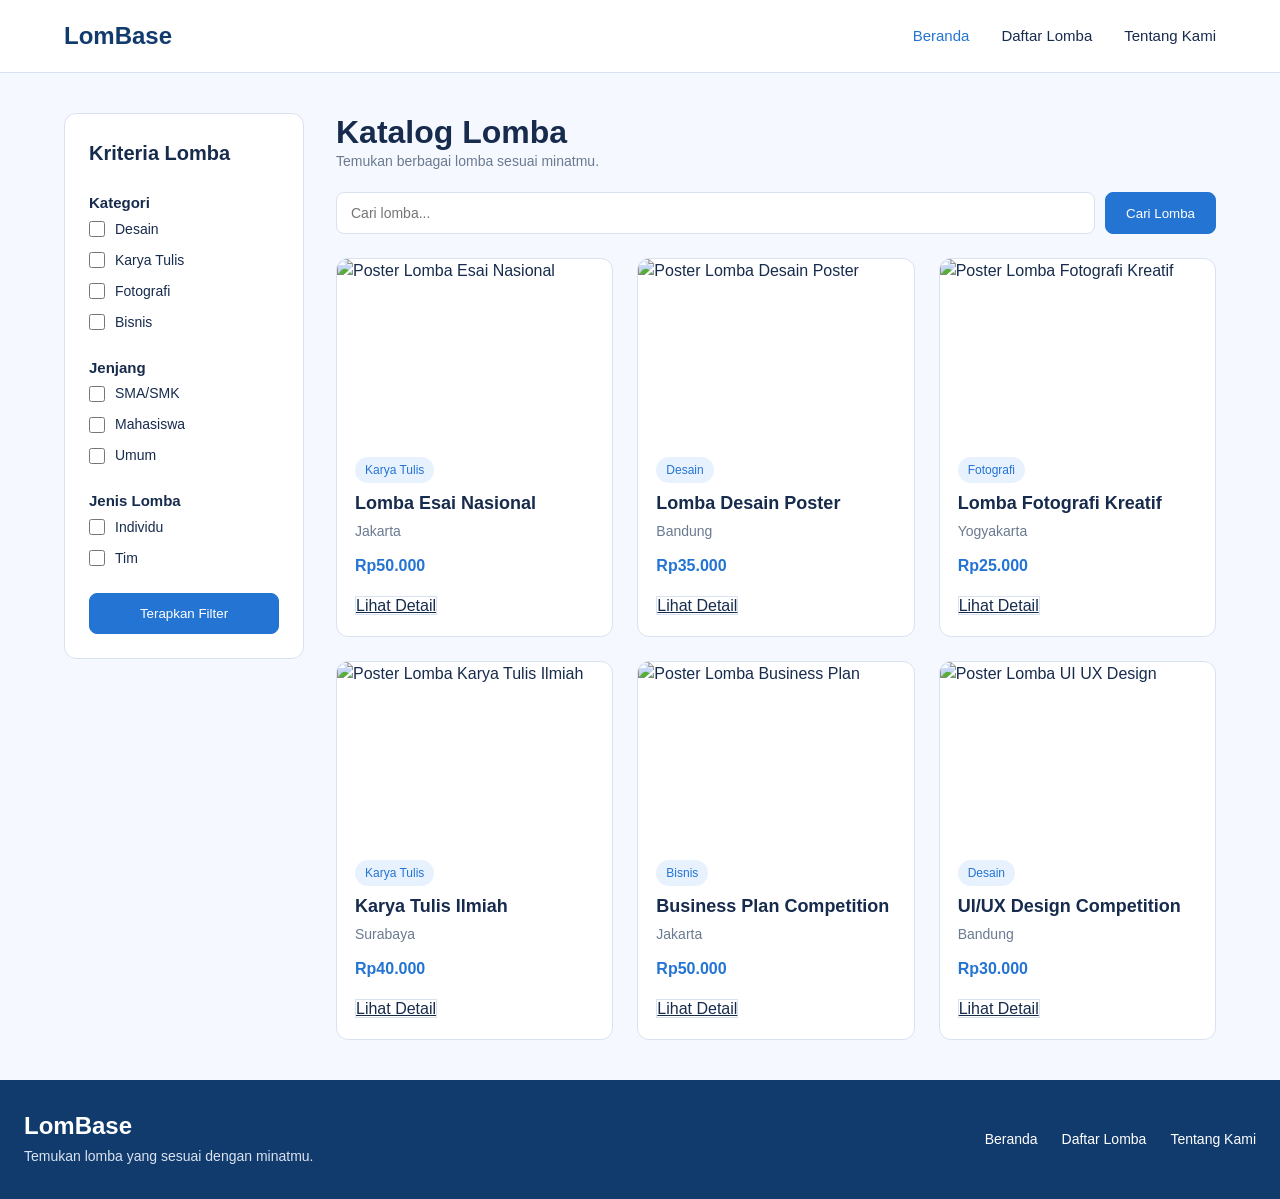
==== index.html @ 15d199b3 "first commit" ====
<!DOCTYPE html>
<html lang="id">
<head>
    <meta charset="UTF-8">
    <meta name="viewport" content="width=device-width, initial-scale=1.0">
    <title>Lombase - Temukan dan ikuti berbagai lomba pilihanmu</title>
    <link rel="stylesheet" href="style.css">
</head>

<body>
    <header class="header">
        <nav class="navbar">

            <div class="navbar__logo">
                <a href="#">LomBase</a>
            </div>

            <ul class="navbar__menu">
                <li>
                    <a href="#" class="navbar__link navbar__link--active">
                        Beranda
                    </a>
                </li>

                <li>
                    <a href="#" class="navbar__link">
                        Daftar Lomba
                    </a>
                </li>

                <li>
                    <a href="#" class="navbar__link">
                        Tentang Kami
                    </a>
                </li>
            </ul>

        </nav>
    </header>

    <main class="main">
        <!-- Filterbox -->
        <aside class="filter-box">

            <details class="filter-box__dropdown">

                <summary class="filter-box__title">
                    Kriteria Lomba
                </summary>

                <form class="filter-box__form">

                    <!-- Kategori -->
                    <fieldset class="filter-box__group">

                        <legend>Kategori</legend>

                        <label class="filter-box__option">
                            <input
                                type="checkbox"
                                name="kategori"
                                value="desain"
                            >
                            <span>Desain</span>
                        </label>

                        <label class="filter-box__option">
                            <input
                                type="checkbox"
                                name="kategori"
                                value="karya-tulis"
                            >
                            <span>Karya Tulis</span>
                        </label>

                        <label class="filter-box__option">
                            <input
                                type="checkbox"
                                name="kategori"
                                value="fotografi"
                            >
                            <span>Fotografi</span>
                        </label>

                        <label class="filter-box__option">
                            <input
                                type="checkbox"
                                name="kategori"
                                value="bisnis"
                            >
                            <span>Bisnis</span>
                        </label>

                    </fieldset>


                    <!-- Jenjang -->
                    <fieldset class="filter-box__group">

                        <legend>Jenjang</legend>

                        <label class="filter-box__option">
                            <input
                                type="checkbox"
                                name="jenjang"
                                value="sma"
                            >
                            <span>SMA/SMK</span>
                        </label>

                        <label class="filter-box__option">
                            <input
                                type="checkbox"
                                name="jenjang"
                                value="mahasiswa"
                            >
                            <span>Mahasiswa</span>
                        </label>

                        <label class="filter-box__option">
                            <input
                                type="checkbox"
                                name="jenjang"
                                value="umum"
                            >
                            <span>Umum</span>
                        </label>

                    </fieldset>


                    <!-- Jenis Lomba -->
                    <fieldset class="filter-box__group">

                        <legend>Jenis Lomba</legend>

                        <label class="filter-box__option">
                            <input
                                type="checkbox"
                                name="jenis"
                                value="individu"
                            >
                            <span>Individu</span>
                        </label>

                        <label class="filter-box__option">
                            <input
                                type="checkbox"
                                name="jenis"
                                value="tim"
                            >
                            <span>Tim</span>
                        </label>

                    </fieldset>


                    <button
                        type="submit"
                        class="btn filter-box__button"
                    >
                        Terapkan Filter
                    </button>

                </form>

            </details>

        </aside>

        <!-- Kataloglomba -->
        <section class="lomba-catalog">

            <div class="lomba-catalog__header">

                <div>
                    <h1>Katalog Lomba</h1>

                    <p class="muted">
                        Temukan berbagai lomba sesuai minatmu.
                    </p>
                </div>

                <div class="search">
                    <input
                        type="search"
                        class="search__input"
                        placeholder="Cari lomba..."
                        aria-label="Cari lomba"
                    >

                    <button type="button" class="btn">
                        Cari Lomba
                    </button>
                </div>

            </div>

            <!-- GRID CARD -->
            <div class="lomba-catalog__grid">

                <!-- CARD 1 -->
                <article class="lomba-card">
                    <img
                        src="img/lomba-1.jpg"
                        alt="Poster Lomba Esai Nasional"
                        class="lomba-card__image"
                    >
                    <div class="lomba-card__content">
                        <span class="tag">
                            Karya Tulis
                        </span>
                        <h2 class="lomba-card__title">
                            Lomba Esai Nasional
                        </h2>
                        <p class="muted">
                            Jakarta
                        </p>
                        <p class="harga">
                            Rp50.000
                        </p>
                        <a href="#" class="btn-outline lomba-card__button">
                            Lihat Detail
                        </a>
                    </div>

                </article>


                <!-- CARD 2 -->
                <article class="lomba-card">

                    <img
                        src="img/lomba-2.jpg"
                        alt="Poster Lomba Desain Poster"
                        class="lomba-card__image"
                    >

                    <div class="lomba-card__content">

                        <span class="tag">
                            Desain
                        </span>

                        <h2 class="lomba-card__title">
                            Lomba Desain Poster
                        </h2>

                        <p class="muted">
                            Bandung
                        </p>

                        <p class="harga">
                            Rp35.000
                        </p>

                        <a
                            href="#"
                            class="btn-outline lomba-card__button"
                        >
                            Lihat Detail
                        </a>

                    </div>

                </article>


                <!-- CARD 3 -->

                <article class="lomba-card">

                    <img
                        src="img/lomba-3.jpg"
                        alt="Poster Lomba Fotografi Kreatif"
                        class="lomba-card__image"
                    >

                    <div class="lomba-card__content">

                        <span class="tag">
                            Fotografi
                        </span>

                        <h2 class="lomba-card__title">
                            Lomba Fotografi Kreatif
                        </h2>

                        <p class="muted">
                            Yogyakarta
                        </p>

                        <p class="harga">
                            Rp25.000
                        </p>

                        <a
                            href="#"
                            class="btn-outline lomba-card__button"
                        >
                            Lihat Detail
                        </a>

                    </div>

                </article>


                <!-- CARD 4 -->

                <article class="lomba-card">

                    <img
                        src="img/lomba-4.jpg"
                        alt="Poster Lomba Karya Tulis Ilmiah"
                        class="lomba-card__image"
                    >

                    <div class="lomba-card__content">

                        <span class="tag">
                            Karya Tulis
                        </span>

                        <h2 class="lomba-card__title">
                            Karya Tulis Ilmiah
                        </h2>

                        <p class="muted">
                            Surabaya
                        </p>

                        <p class="harga">
                            Rp40.000
                        </p>

                        <a
                            href="#"
                            class="btn-outline lomba-card__button"
                        >
                            Lihat Detail
                        </a>

                    </div>

                </article>


                <!-- CARD 5 -->

                <article class="lomba-card">

                    <img
                        src="img/lomba-5.jpg"
                        alt="Poster Lomba Business Plan"
                        class="lomba-card__image"
                    >

                    <div class="lomba-card__content">

                        <span class="tag">
                            Bisnis
                        </span>

                        <h2 class="lomba-card__title">
                            Business Plan Competition
                        </h2>

                        <p class="muted">
                            Jakarta
                        </p>

                        <p class="harga">
                            Rp50.000
                        </p>

                        <a
                            href="#"
                            class="btn-outline lomba-card__button"
                        >
                            Lihat Detail
                        </a>

                    </div>

                </article>


                <!-- CARD 6 -->

                <article class="lomba-card">

                    <img
                        src="img/lomba-6.jpg"
                        alt="Poster Lomba UI UX Design"
                        class="lomba-card__image"
                    >

                    <div class="lomba-card__content">

                        <span class="tag">
                            Desain
                        </span>

                        <h2 class="lomba-card__title">
                            UI/UX Design Competition
                        </h2>

                        <p class="muted">
                            Bandung
                        </p>

                        <p class="harga">
                            Rp30.000
                        </p>

                        <a
                            href="#"
                            class="btn-outline lomba-card__button"
                        >
                            Lihat Detail
                        </a>

                    </div>

                </article>

            </div>

        </section>

    </main>


    <!-- =========================
         FOOTER
    ========================== -->

    <footer class="footer">

        <div class="footer__product">
            <h2>LomBase</h2>

            <p>
                Temukan lomba yang sesuai dengan minatmu.
            </p>
        </div>

        <nav class="footer__links">

            <a href="#">Beranda</a>
            <a href="#">Daftar Lomba</a>
            <a href="#">Tentang Kami</a>

        </nav>

    </footer>


    <!-- =========================
         RESPONSIVE FILTER SCRIPT
    ========================== -->

    <script>
        const filterDropdown =
            document.querySelector(".filter-box__dropdown");

        function setFilterMode() {
            if (window.innerWidth <= 767) {
                // Mobile: dropdown tertutup
                filterDropdown.removeAttribute("open");
            } else {
                // Tablet & desktop: filter selalu terbuka
                filterDropdown.setAttribute("open", "");
            }
        }

        setFilterMode();

        window.addEventListener("resize", setFilterMode);
    </script>

</body>
</html>
---- style.css ----
/* =========================
   COLOR
========================= */

:root {
    --bg: #F5F8FF;
    --surface: #FFFFFF;
    --text: #172B4D;
    --muted: #6B7A90;
    --accent: #2474D4;
    --dark: #123B6D;
    --border: #D9E2F0;
}


/* =========================
   RESET
========================= */

* {
    box-sizing: border-box;
    margin: 0;
    padding: 0;
}


/* =========================
   BODY
========================= */

body {
    background-color: var(--bg);
    color: var(--text);

    font-family: "Inter", Arial, sans-serif;
    font-size: 16px;
    line-height: 1.5;
    font-weight: 400;
}


/* =========================
   TYPOGRAPHY
========================= */

h1 {
    font-size: 32px;
    font-weight: 700;
    line-height: 1.2;
}

h2 {
    font-size: 24px;
    font-weight: 700;
    line-height: 1.2;
}

h3 {
    font-size: 16px;
    font-weight: 500;
}

p {
    font-size: 16px;
}

.muted {
    font-size: 14px;
    color: var(--muted);
}

.tag {
    font-size: 12px;
}


/* =========================
   NAVBAR
========================= */

.header {
    background-color: var(--surface);
    border-bottom: 1px solid var(--border);
}

.navbar {
    max-width: 1200px;
    margin: 0 auto;

    padding: 18px 24px;

    display: flex;
    align-items: center;
    justify-content: space-between;
}

.navbar__logo a {
    color: var(--dark);

    font-size: 24px;
    font-weight: 700;

    text-decoration: none;
}

.navbar__menu {
    display: flex;
    align-items: center;
    gap: 32px;

    list-style: none;
}

.navbar__link {
    color: var(--text);

    font-size: 15px;
    text-decoration: none;
}

.navbar__link:hover,
.navbar__link--active {
    color: var(--accent);
}


/* =========================
   MAIN
========================= */

.main {
    max-width: 1200px;
    margin: 0 auto;

    padding: 40px 24px;

    display: grid;
    grid-template-columns: 240px 1fr;
    gap: 32px;

    align-items: start;
}


/* =========================
   FILTER BOX
========================= */

.filter-box {
    background-color: var(--surface);

    border: 1px solid var(--border);
    border-radius: 12px;

    padding: 24px;
}

.filter-box__dropdown summary {
    list-style: none;
    cursor: pointer;
}

.filter-box__dropdown summary::-webkit-details-marker {
    display: none;
}

.filter-box__title {
    font-size: 20px;
    font-weight: 700;
}

.filter-box__form {
    margin-top: 24px;

    display: flex;
    flex-direction: column;
    gap: 24px;
}

.filter-box__group {
    border: none;

    display: flex;
    flex-direction: column;
    gap: 10px;
}

.filter-box__group legend {
    margin-bottom: 4px;

    font-size: 15px;
    font-weight: 600;
}

.filter-box__option {
    display: flex;
    align-items: center;
    gap: 10px;

    font-size: 14px;
    cursor: pointer;
}

.filter-box__option input {
    width: 16px;
    height: 16px;

    accent-color: var(--accent);
}

.filter-box__button {
    width: 100%;
}


/* =========================
   BUTTON
========================= */

.btn {
    display: inline-block;

    background-color: var(--accent);
    color: var(--surface);

    padding: 12px 20px;

    border: 1px solid var(--accent);
    border-radius: 8px;

    font-family: inherit;
    font-weight: 500;

    text-decoration: none;
    cursor: pointer;
}

.btn:hover {
    background-color: var(--dark);
    border-color: var(--dark);
}

.btn-outline {
    background-color: var(--surface);
    border: 1px solid var(--border);
    color: var(--text);
}

.btn-outline:hover {
    color: var(--accent);
    border-color: var(--accent);
}


/* =========================
   SEARCH
========================= */

.search {
    display: flex;
    gap: 10px;

    margin-top: 20px;
}

.search__input {
    flex: 1;

    min-width: 0;

    padding: 12px 14px;

    background-color: var(--surface);
    color: var(--text);

    border: 1px solid var(--border);
    border-radius: 8px;

    font-family: inherit;
    font-size: 14px;

    outline: none;
}

.search__input:focus {
    border-color: var(--accent);
}


/* =========================
   KATALOG
========================= */

.lomba-catalog__header {
    margin-bottom: 24px;
}

.lomba-catalog__title {
    margin-bottom: 6px;
}


/* =========================
   CARD GRID
========================= */

.lomba-catalog__grid {
    display: grid;

    grid-template-columns: repeat(3, 1fr);

    gap: 24px;
}


/* =========================
   CARD
========================= */

.lomba-card {
    background-color: var(--surface);

    border: 1px solid var(--border);
    border-radius: 12px;

    overflow: hidden;
}

.lomba-card__image {
    display: block;

    width: 100%;
    height: 180px;

    object-fit: cover;
}

.lomba-card__content {
    padding: 18px;
}

.lomba-card .tag {
    display: inline-block;

    margin-bottom: 10px;
    padding: 4px 10px;

    background-color: #E8F2FF;
    color: var(--accent);

    border-radius: 20px;

    font-weight: 500;
}

.lomba-card__title {
    margin-bottom: 6px;

    font-size: 18px;
}

.lomba-card__location {
    color: var(--muted);
}

.harga {
    margin: 12px 0 16px;

    color: var(--accent);

    font-size: 16px;
    font-weight: 700;
}

.lomba-card__button {
    width: 100%;

    text-align: center;
}


/* =========================
   FOOTER
========================= */

.footer {
    background-color: var(--dark);
    color: var(--surface);

    padding: 32px 24px;

    display: flex;
    align-items: center;
    justify-content: space-between;
}

.footer__product h2 {
    margin-bottom: 6px;
}

.footer__product p {
    color: #D9E2F0;
    font-size: 14px;
}

.footer__links {
    display: flex;
    gap: 24px;
}

.footer__links a {
    color: var(--surface);

    font-size: 14px;
    text-decoration: none;
}

.footer__links a:hover {
    color: #D9E2F0;
}


/* =================================================
   RESPONSIVE
================================================= */


/* =========================
   390px / MOBILE
========================= */

@media (max-width: 767px) {

    .navbar {
        padding: 16px;
    }

    .navbar__menu {
        gap: 18px;
        flex-wrap: wrap;
    }

    .navbar__link {
        font-size: 14px;
    }


    /* Main berubah menjadi satu kolom */

    .main {
        grid-template-columns: 1fr;

        padding: 24px 16px;

        gap: 24px;
    }


    /* Filter menjadi dropdown */

    .filter-box {
        padding: 16px 20px;
    }

    .filter-box__title {
        display: flex;
        align-items: center;
        justify-content: space-between;

        font-size: 16px;
    }

    .filter-box__title::after {
        content: "⌄";

        color: var(--muted);
        font-size: 18px;
    }

    .filter-box__dropdown[open]
    .filter-box__title::after {
        content: "⌃";
    }


    /* Search */

    .search {
        flex-direction: column;
    }

    .search .btn {
        width: 100%;
    }


    /* Card satu kolom */

    .lomba-catalog__grid {
        grid-template-columns: 1fr;
    }


    /* Footer */

    .footer {
        flex-direction: column;
        align-items: flex-start;

        gap: 24px;
    }

    .footer__links {
        flex-wrap: wrap;
        gap: 16px;
    }
}


/* =========================
   768px / TABLET
========================= */

@media (min-width: 768px) and (max-width: 1199px) {

    .navbar {
        padding: 18px 32px;
    }

    .main {
        grid-template-columns: 210px 1fr;

        padding: 32px;

        gap: 24px;
    }

    .filter-box {
        padding: 20px;
    }

    .lomba-catalog__grid {
        grid-template-columns: repeat(2, 1fr);
    }
}


/* =========================
   1440px / DESKTOP
========================= */

@media (min-width: 1200px) {

    .navbar {
        max-width: 1200px;
    }

    .main {
        max-width: 1200px;

        grid-template-columns: 240px 1fr;

        gap: 32px;
    }

    .lomba-catalog__grid {
        grid-template-columns: repeat(3, 1fr);
    }
}
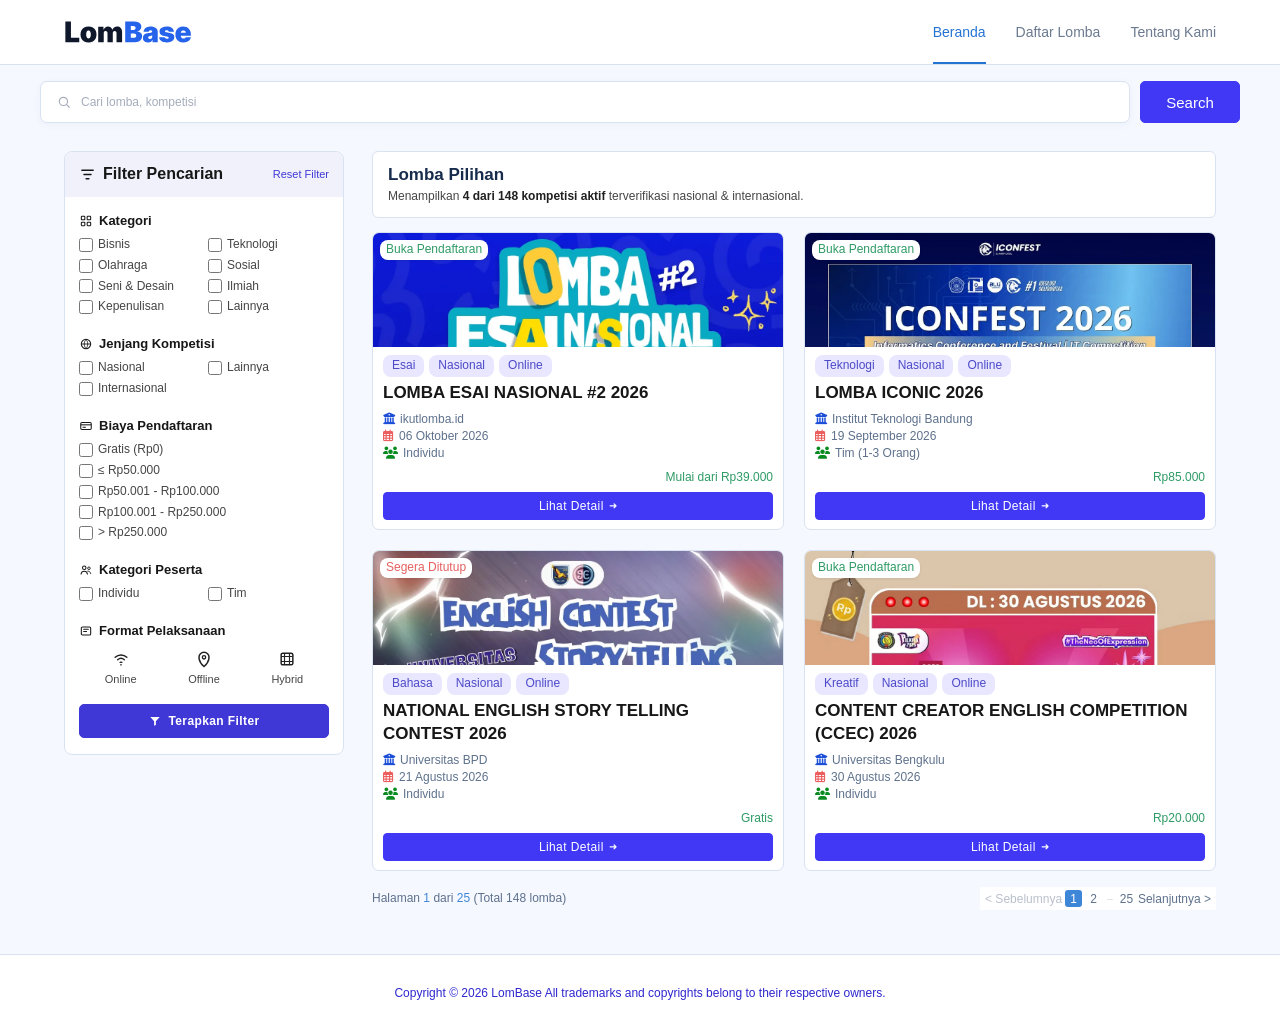
==== commit 09b32500: "add detail" ====
--- a/index.html
+++ b/index.html
@@ -1,484 +1,959 @@
 <!DOCTYPE html>
 <html lang="id">
+
 <head>
     <meta charset="UTF-8">
     <meta name="viewport" content="width=device-width, initial-scale=1.0">
-    <title>Lombase - Temukan dan ikuti berbagai lomba pilihanmu</title>
+    <title>LomBase - Temukan dan ikuti berbagai lomba pilihanmu</title>
     <link rel="stylesheet" href="style.css">
+    <link rel="stylesheet" href="https://cdnjs.cloudflare.com/ajax/libs/font-awesome/6.5.2/css/all.min.css"
+>
 </head>
 
 <body>
+
+    <!-- ==============================
+         HEADER
+    =============================== -->
+
     <header class="header">
-        <nav class="navbar">
-
-            <div class="navbar__logo">
-                <a href="#">LomBase</a>
-            </div>
-
+
+        <nav class="navbar navbar--index">
+
+            <!-- LOGO -->
+            <a href="index.html" class="navbar__logo">
+                <img
+                    src="assets/Logo-LomBase.svg"
+                    alt="Logo LomBase"
+                >
+            </a>
+
+
+            <!-- MENU -->
             <ul class="navbar__menu">
+
                 <li>
-                    <a href="#" class="navbar__link navbar__link--active">
+                    <a
+                        href="index.html"
+                        class="navbar__link navbar__link--active"
+                    >
                         Beranda
                     </a>
                 </li>
 
                 <li>
-                    <a href="#" class="navbar__link">
+                    <a
+                        href="#katalog"
+                        class="navbar__link"
+                    >
                         Daftar Lomba
                     </a>
                 </li>
 
                 <li>
-                    <a href="#" class="navbar__link">
+                    <a
+                        href="#tentang"
+                        class="navbar__link"
+                    >
                         Tentang Kami
                     </a>
                 </li>
+
             </ul>
 
         </nav>
+
     </header>
 
-    <main class="main">
-        <!-- Filterbox -->
-        <aside class="filter-box">
-
-            <details class="filter-box__dropdown">
-
-                <summary class="filter-box__title">
-                    Kriteria Lomba
-                </summary>
-
-                <form class="filter-box__form">
-
-                    <!-- Kategori -->
-                    <fieldset class="filter-box__group">
-
-                        <legend>Kategori</legend>
-
-                        <label class="filter-box__option">
-                            <input
-                                type="checkbox"
-                                name="kategori"
-                                value="desain"
-                            >
-                            <span>Desain</span>
-                        </label>
-
-                        <label class="filter-box__option">
-                            <input
-                                type="checkbox"
-                                name="kategori"
-                                value="karya-tulis"
-                            >
-                            <span>Karya Tulis</span>
-                        </label>
-
-                        <label class="filter-box__option">
-                            <input
-                                type="checkbox"
-                                name="kategori"
-                                value="fotografi"
-                            >
-                            <span>Fotografi</span>
-                        </label>
-
-                        <label class="filter-box__option">
-                            <input
-                                type="checkbox"
-                                name="kategori"
-                                value="bisnis"
-                            >
-                            <span>Bisnis</span>
-                        </label>
-
-                    </fieldset>
-
-
-                    <!-- Jenjang -->
-                    <fieldset class="filter-box__group">
-
-                        <legend>Jenjang</legend>
-
-                        <label class="filter-box__option">
-                            <input
-                                type="checkbox"
-                                name="jenjang"
-                                value="sma"
-                            >
-                            <span>SMA/SMK</span>
-                        </label>
-
-                        <label class="filter-box__option">
-                            <input
-                                type="checkbox"
-                                name="jenjang"
-                                value="mahasiswa"
-                            >
-                            <span>Mahasiswa</span>
-                        </label>
-
-                        <label class="filter-box__option">
-                            <input
-                                type="checkbox"
-                                name="jenjang"
-                                value="umum"
-                            >
-                            <span>Umum</span>
-                        </label>
-
-                    </fieldset>
-
-
-                    <!-- Jenis Lomba -->
-                    <fieldset class="filter-box__group">
-
-                        <legend>Jenis Lomba</legend>
-
-                        <label class="filter-box__option">
-                            <input
-                                type="checkbox"
-                                name="jenis"
-                                value="individu"
-                            >
-                            <span>Individu</span>
-                        </label>
-
-                        <label class="filter-box__option">
-                            <input
-                                type="checkbox"
-                                name="jenis"
-                                value="tim"
-                            >
-                            <span>Tim</span>
-                        </label>
-
-                    </fieldset>
-
-
-                    <button
-                        type="submit"
-                        class="btn filter-box__button"
-                    >
-                        Terapkan Filter
-                    </button>
-
-                </form>
-
-            </details>
-
-        </aside>
-
-        <!-- Kataloglomba -->
-        <section class="lomba-catalog">
-
-            <div class="lomba-catalog__header">
-
-                <div>
-                    <h1>Katalog Lomba</h1>
-
-                    <p class="muted">
-                        Temukan berbagai lomba sesuai minatmu.
-                    </p>
-                </div>
-
-                <div class="search">
+
+
+    <!-- ==============================
+         MAIN
+    =============================== -->
+
+    <main class="main-page">
+
+        <section class="search-section">
+            <form class="search-bar">
+
+                <div class="search-bar__input">
+
+                    <span class="search-bar__icon" aria-hidden="true">
+                        <svg
+                            viewBox="0 0 24 24"
+                            width="18"
+                            height="18"
+                            fill="none"
+                            stroke="currentColor"
+                            stroke-width="2"
+                            stroke-linecap="round"
+                            stroke-linejoin="round"
+                        >
+                            <circle cx="11" cy="11" r="7"></circle>
+                            <line x1="16.5" y1="16.5" x2="21" y2="21"></line>
+                        </svg>
+                    </span>
+
                     <input
                         type="search"
-                        class="search__input"
-                        placeholder="Cari lomba..."
-                        aria-label="Cari lomba"
+                        placeholder="Cari lomba, kompetisi"
+                        aria-label="Cari lomba, kompetisi"
                     >
 
-                    <button type="button" class="btn">
-                        Cari Lomba
+                </div>
+
+                <button type="submit" class="btn">
+                    Search
+                </button>
+
+            </form>
+        </section>
+
+        <!-- ==============================
+             KATALOG LOMBA
+        =============================== -->
+
+        <section
+            class="catalog"
+            id="katalog"
+        >
+
+            <!-- ==============================
+                 DESKTOP LAYOUT
+            =============================== -->
+
+            <div class="catalog__layout">
+
+
+                <!-- ==============================
+                     FILTER BOX
+                =============================== -->
+
+                <aside class="filter-box">
+
+                    <!-- tombol mobile -->
+                    <button
+                        type="button"
+                        class="mobile-filter__button"
+                        id="filterToggle"
+                        aria-expanded="false"
+                    >
+                        <span class="mobile-filter__icon">
+                            <svg viewBox="0 0 24 24" fill="none">
+                                    <path d="M4 6h16M7 12h10M10 18h4"
+                                        stroke="currentColor"
+                                        stroke-width="2"
+                                        stroke-linecap="round"/>
+                            </svg>
+                        </span>
+                        <span class="mobile-filter__title">
+                            Filter Pencarian
+                        </span>
+                        <span class="mobile-filter__arrow">▼</span>
                     </button>
-                </div>
+
+                    <!-- HEADER FILTER -->
+                    <div class="filter-box__header">
+
+                        <h2>
+                            <span class="filter-box__header-icon" aria-hidden="true">
+                                <svg viewBox="0 0 24 24" fill="none">
+                                    <path d="M4 6h16M7 12h10M10 18h4"
+                                        stroke="currentColor"
+                                        stroke-width="2"
+                                        stroke-linecap="round"/>
+                                </svg>
+                            </span>
+                            Filter Pencarian
+                        </h2>
+
+                        <button
+                            type="button"
+                            class="filter-box__reset"
+                        >
+                            Reset Filter
+                        </button>
+
+                    </div>
+
+
+                    <!-- KATEGORI -->
+                    <div class="filter-group">
+
+                        <h3>
+                            <span class="filter-group__icon" aria-hidden="true">
+                                <svg viewBox="0 0 24 24" fill="none">
+                                    <rect x="4" y="4" width="6" height="6" rx="1"
+                                        stroke="currentColor" stroke-width="1.8"/>
+                                    <rect x="14" y="4" width="6" height="6" rx="1"
+                                        stroke="currentColor" stroke-width="1.8"/>
+                                    <rect x="4" y="14" width="6" height="6" rx="1"
+                                        stroke="currentColor" stroke-width="1.8"/>
+                                    <rect x="14" y="14" width="6" height="6" rx="1"
+                                        stroke="currentColor" stroke-width="1.8"/>
+                                </svg>
+                            </span>
+                            Kategori
+                        </h3>
+
+                        <div class="filter-options filter-options--two-column">
+
+                            <label class="filter-checkbox">
+                                <input type="checkbox" name="kategori" value="bisnis">
+                                <span>Bisnis</span>
+                            </label>
+
+                            <label class="filter-checkbox">
+                                <input type="checkbox" name="kategori" value="teknologi">
+                                <span>Teknologi</span>
+                            </label>
+
+                            <label class="filter-checkbox">
+                                <input type="checkbox" name="kategori" value="olahraga">
+                                <span>Olahraga</span>
+                            </label>
+
+                            <label class="filter-checkbox">
+                                <input type="checkbox" name="kategori" value="sosial">
+                                <span>Sosial</span>
+                            </label>
+
+                            <label class="filter-checkbox">
+                                <input type="checkbox" name="kategori" value="seni-desain">
+                                <span>Seni &amp; Desain</span>
+                            </label>
+
+                            <label class="filter-checkbox">
+                                <input type="checkbox" name="kategori" value="ilmiah">
+                                <span>Ilmiah</span>
+                            </label>
+
+                            <label class="filter-checkbox">
+                                <input type="checkbox" name="kategori" value="kepenulisan">
+                                <span>Kepenulisan</span>
+                            </label>
+
+                            <label class="filter-checkbox">
+                                <input type="checkbox" name="kategori" value="lainnya">
+                                <span>Lainnya</span>
+                            </label>
+
+                        </div>
+
+                    </div>
+
+
+                    <!-- JENJANG KOMPETISI -->
+                    <div class="filter-group">
+
+                        <h3>
+                            <span class="filter-group__icon" aria-hidden="true">
+                                <svg viewBox="0 0 24 24" fill="none">
+                                    <circle cx="12" cy="12" r="8"
+                                            stroke="currentColor" stroke-width="1.8"/>
+                                    <path d="M4 12h16M12 4c2 2.2 3 5 3 8s-1 5.8-3 8
+                                            M12 4c-2 2.2-3 5-3 8s1 5.8 3 8"
+                                        stroke="currentColor"
+                                        stroke-width="1.5"
+                                        stroke-linecap="round"/>
+                                </svg>
+                            </span>
+                            Jenjang Kompetisi
+                        </h3>
+
+                        <div class="filter-options filter-options--two-column">
+
+                            <label class="filter-checkbox">
+                                <input type="checkbox" name="tingkat" value="nasional">
+                                <span>Nasional</span>
+                            </label>
+
+                            <label class="filter-checkbox">
+                                <input type="checkbox" name="tingkat" value="lainnya">
+                                <span>Lainnya</span>
+                            </label>
+
+                            <label class="filter-checkbox">
+                                <input type="checkbox" name="tingkat" value="internasional">
+                                <span>Internasional</span>
+                            </label>
+
+                        </div>
+
+                    </div>
+
+
+                    <!-- BIAYA PENDAFTARAN -->
+                    <div class="filter-group">
+
+                        <h3>
+                            <span class="filter-group__icon" aria-hidden="true">
+                                <svg viewBox="0 0 24 24" fill="none">
+                                    <rect x="3" y="6" width="18" height="12" rx="2"
+                                        stroke="currentColor" stroke-width="1.8"/>
+                                    <path d="M3 10h18"
+                                        stroke="currentColor"
+                                        stroke-width="1.8"/>
+                                    <path d="M7 14h4"
+                                        stroke="currentColor"
+                                        stroke-width="1.8"
+                                        stroke-linecap="round"/>
+                                </svg>
+                            </span>
+                            Biaya Pendaftaran
+                        </h3>
+
+                        <div class="filter-options">
+
+                            <label class="filter-checkbox">
+                                <input type="checkbox" name="biaya" value="gratis">
+                                <span>Gratis (Rp0)</span>
+                            </label>
+
+                            <label class="filter-checkbox">
+                                <input type="checkbox" name="biaya" value="dibawah-50">
+                                <span>≤ Rp50.000</span>
+                            </label>
+
+                            <label class="filter-checkbox">
+                                <input type="checkbox" name="biaya" value="50-100">
+                                <span>Rp50.001 - Rp100.000</span>
+                            </label>
+
+                            <label class="filter-checkbox">
+                                <input type="checkbox" name="biaya" value="100-250">
+                                <span>Rp100.001 - Rp250.000</span>
+                            </label>
+
+                            <label class="filter-checkbox">
+                                <input type="checkbox" name="biaya" value="diatas-250">
+                                <span>&gt; Rp250.000</span>
+                            </label>
+
+                        </div>
+
+                    </div>
+
+
+                    <!-- KATEGORI PESERTA -->
+                    <div class="filter-group">
+
+                        <h3>
+                            <span class="filter-group__icon" aria-hidden="true">
+                                <svg viewBox="0 0 24 24" fill="none">
+                                    <circle cx="9" cy="8" r="3"
+                                            stroke="currentColor" stroke-width="1.8"/>
+                                    <path d="M3.5 19c.5-3 2.5-5 5.5-5s5 2 5.5 5"
+                                        stroke="currentColor"
+                                        stroke-width="1.8"
+                                        stroke-linecap="round"/>
+                                    <circle cx="17" cy="9" r="2.2"
+                                            stroke="currentColor" stroke-width="1.6"/>
+                                    <path d="M15 14c2.5-.3 4.5 1.3 5 4"
+                                        stroke="currentColor"
+                                        stroke-width="1.6"
+                                        stroke-linecap="round"/>
+                                </svg>
+                            </span>
+                            Kategori Peserta
+                        </h3>
+
+                        <div class="filter-options filter-options--two-column">
+
+                            <label class="filter-checkbox">
+                                <input type="checkbox" name="peserta" value="individu">
+                                <span>Individu</span>
+                            </label>
+
+                            <label class="filter-checkbox">
+                                <input type="checkbox" name="peserta" value="tim">
+                                <span>Tim</span>
+                            </label>
+
+                        </div>
+
+                    </div>
+
+
+                    <!-- FORMAT PELAKSANAAN -->
+                    <div class="filter-group filter-group--format">
+
+                        <h3>
+                            <span class="filter-group__icon" aria-hidden="true">
+                                <svg viewBox="0 0 24 24" fill="none">
+                                    <rect x="4" y="5" width="16" height="14" rx="2"
+                                        stroke="currentColor" stroke-width="1.8"/>
+                                    <path d="M8 9h8M8 13h5"
+                                        stroke="currentColor"
+                                        stroke-width="1.8"
+                                        stroke-linecap="round"/>
+                                </svg>
+                            </span>
+                            Format Pelaksanaan
+                        </h3>
+
+                        <div class="format-options">
+
+                            <label class="format-option">
+
+                                <input
+                                    type="checkbox"
+                                    name="format"
+                                    value="online"
+                                >
+
+                            <span class="format-option__icon">
+                                    <svg viewBox="0 0 24 24" fill="none">
+                                        <path d="M5 10a10 10 0 0 1 14 0"
+                                            stroke="currentColor"
+                                            stroke-width="1.7"
+                                            stroke-linecap="round"/>
+                                        <path d="M8 13a6 6 0 0 1 8 0"
+                                            stroke="currentColor"
+                                            stroke-width="1.7"
+                                            stroke-linecap="round"/>
+                                        <path d="M11 16a2 2 0 0 1 2 0"
+                                            stroke="currentColor"
+                                            stroke-width="1.7"
+                                            stroke-linecap="round"/>
+                                        <circle cx="12" cy="19" r="1"
+                                                fill="currentColor"/>
+                                    </svg>
+                                </span>
+
+                                <span class="format-option__text">
+                                    Online
+                                </span>
+
+                            </label>
+
+
+                            <label class="format-option">
+
+                                <input
+                                    type="checkbox"
+                                    name="format"
+                                    value="offline"
+                                >
+
+                                <span class="format-option__icon">
+                                    <svg viewBox="0 0 24 24" fill="none">
+                                        <path d="M12 21s6-5.1 6-11a6 6 0 1 0-12 0c0 5.9 6 11 6 11Z"
+                                            stroke="currentColor"
+                                            stroke-width="1.8"/>
+                                        <circle cx="12" cy="10" r="2"
+                                                stroke="currentColor"
+                                                stroke-width="1.6"/>
+                                    </svg>
+                                </span>
+
+                                <span class="format-option__text">
+                                    Offline
+                                </span>
+
+                            </label>
+
+
+                            <label class="format-option">
+
+                                <input
+                                    type="checkbox"
+                                    name="format"
+                                    value="hybrid"
+                                >
+
+                                <span class="format-option__icon">
+                                    <svg viewBox="0 0 24 24" fill="none">
+                                        <rect x="5" y="5" width="14" height="14" rx="2"
+                                            stroke="currentColor"
+                                            stroke-width="1.8"/>
+                                        <path d="M9 5v14M15 5v14M5 9h14M5 15h14"
+                                            stroke="currentColor"
+                                            stroke-width="1.4"/>
+                                    </svg>
+                                </span>
+
+                                <span class="format-option__text">
+                                    Hybrid
+                                </span>
+
+                            </label>
+
+                        </div>
+
+                    </div>
+
+
+                    <!-- TERAPKAN FILTER -->
+                    <button
+                    type="button"
+                    class="btn filter-box__apply"
+                    >
+                        <svg
+                            class="filter-box__apply-icon"
+                            viewBox="0 0 24 24"
+                            fill="none"
+                            aria-hidden="true"
+                        >
+                            <path
+                                d="M4 5h16l-6.5 7.5V19l-3 1v-7.5L4 5Z"
+                                fill="currentColor"
+                            />
+                        </svg>
+
+                        Terapkan Filter 
+                    </button>
+
+                </aside>
+
+
+
+                <!-- ==============================
+                     KATALOG
+                =============================== -->
+
+                <section class="lomba-catalog">
+
+                    <!-- HEADER KATALOG -->
+                    <div class="lomba-catalog__intro">
+
+                        <h2>Lomba Pilihan</h2>
+
+                        <p>
+                            Menampilkan
+                            <strong>4 dari 148 kompetisi aktif</strong>
+                            terverifikasi nasional &amp; internasional.
+                        </p>
+
+                    </div>
+
+
+                    <!-- GRID LOMBA -->
+                    <div class="lomba-grid">
+
+
+                        <!-- CARD 1 -->
+                        <article class="lomba-card">
+
+                            <div class="lomba-card__image">
+
+                                <img
+                                    src="assets/LOMBA ESAI.webp"
+                                    alt="Poster NATIONAL ENGLISH STORY TELLING CONTEST 2026"
+                                >
+
+                                <span class="lomba-card__status lomba-card__status--open">
+                                    Buka Pendaftaran
+                                </span>
+
+                            </div>
+
+
+                            <div class="lomba-card__content">
+
+                                <div class="lomba-card__tags">
+
+                                    <span class="tag">Esai</span>
+                                    <span class="tag">Nasional</span>
+                                    <span class="tag">Online</span>
+
+                                </div>
+
+                                <h3>
+                                    LOMBA ESAI NASIONAL #2 2026
+                                </h3>
+
+                                <div class="lomba-card__details">
+
+                                    <p>
+                                        <i class="fa-solid fa-building-columns" aria-hidden="true"></i>
+                                        ikutlomba.id
+                                    </p>
+
+                                    <p>
+                                        <i class="fa-regular fa-calendar-days" aria-hidden="true"></i>
+                                        06 Oktober 2026
+                                    </p>
+
+                                    <p>
+                                        <i class="fa-solid fa-users" aria-hidden="true"></i>
+                                        Individu
+                                    </p>
+
+                                </div>
+
+                                <div class="lomba-card__bottom">
+
+                                    <span class="lomba-card__price">
+                                        Mulai dari Rp39.000
+                                    </span>
+
+                                </div>
+
+                                <a
+                                    href="detail.html"
+                                    class="lomba-card__button"
+                                >
+                                    Lihat Detail
+                                    <span aria-hidden="true">➜</span>
+                                </a>
+
+                            </div>
+
+                        </article>
+
+                        <!-- CARD 2 -->
+                        <article class="lomba-card">
+
+                            <div class="lomba-card__image">
+
+                                <img
+                                    src="assets/LOMBA ICONFEST.webp"
+                                    alt="Poster ICONFEST"
+                                >
+
+                                <span class="lomba-card__status lomba-card__status--open">
+                                    Buka Pendaftaran
+                                </span>
+
+                            </div>
+
+
+                            <div class="lomba-card__content">
+
+                                <div class="lomba-card__tags">
+
+                                    <span class="tag">Teknologi</span>
+                                    <span class="tag">Nasional</span>
+                                    <span class="tag">Online</span>
+
+                                </div>
+
+
+                                <h3>
+                                    LOMBA ICONIC 2026
+                                </h3>
+
+
+                                <div class="lomba-card__details">
+
+                                    <p>
+                                        <i class="fa-solid fa-building-columns" aria-hidden="true"></i>
+                                        Institut Teknologi Bandung
+                                    </p>
+
+                                    <p>
+                                        <i class="fa-regular fa-calendar-days" aria-hidden="true"></i>
+                                        19 September 2026
+                                    </p>
+
+                                    <p>
+                                        <i class="fa-solid fa-users" aria-hidden="true"></i>
+                                        Tim (1-3 Orang)
+                                    </p>
+
+                                </div>
+
+
+                                <div class="lomba-card__bottom">
+
+                                    <span class="lomba-card__price">
+                                        Rp85.000
+                                    </span>
+
+                                </div>
+
+
+                                <a
+                                    href="#"
+                                    class="lomba-card__button"
+                                >
+                                    Lihat Detail
+                                    <span aria-hidden="true">➜</span>
+                                </a>
+
+                            </div>
+
+                        </article>
+
+                        <!-- CARD 3 -->
+                        <article class="lomba-card">
+
+                            <div class="lomba-card__image">
+
+                                <img
+                                    src="assets/NATIONAL ENGLISH STORY TELLING CONTEST 2026.webp"
+                                    alt="Poster NATIONAL ENGLISH STORY TELLING CONTEST 2026"
+                                >
+
+                                <span class="lomba-card__status lomba-card__status--closed">
+                                    Segera Ditutup
+                                </span>
+
+                            </div>
+
+
+                            <div class="lomba-card__content">
+
+                                <div class="lomba-card__tags">
+
+                                    <span class="tag">Bahasa</span>
+                                    <span class="tag">Nasional</span>
+                                    <span class="tag">Online</span>
+
+                                </div>
+
+
+                                <h3>
+                                    NATIONAL ENGLISH STORY TELLING CONTEST 2026  
+                                </h3>
+
+
+                                <div class="lomba-card__details">
+
+                                    <p>
+                                        <i class="fa-solid fa-building-columns" aria-hidden="true"></i>
+                                        Universitas BPD 
+                                    </p>
+
+                                    <p>
+                                        <i class="fa-regular fa-calendar-days" aria-hidden="true"></i>
+                                        21 Agustus 2026 
+                                    </p>
+
+                                    <p>
+                                        <i class="fa-solid fa-users" aria-hidden="true"></i>
+                                        Individu
+                                    </p>
+
+                                </div>
+
+
+                                <div class="lomba-card__bottom">
+
+                                    <span class="lomba-card__price">
+                                        Gratis
+                                    </span>
+
+                                </div>
+
+
+                                <a
+                                    href="#"
+                                    class="lomba-card__button"
+                                >
+                                    Lihat Detail
+                                    <span aria-hidden="true">➜</span>
+                                </a>
+
+                            </div>
+
+                        </article>
+
+
+                        <!-- CARD 4 -->
+                        <article class="lomba-card">
+
+                            <div class="lomba-card__image">
+
+                                <img
+                                    src="assets/CONTENT CREATOR ENGLISH COMPETITION (CCEC) 2026.heic"
+                                    alt="Poster CCEC  2026"
+                                >
+
+                                <span class="lomba-card__status lomba-card__status--open">
+                                    Buka Pendaftaran
+                                </span>
+
+                            </div>
+
+
+                            <div class="lomba-card__content">
+
+                                <div class="lomba-card__tags">
+
+                                    <span class="tag">Kreatif</span>
+                                    <span class="tag">Nasional</span>
+                                    <span class="tag">Online</span>
+
+                                </div>
+
+
+                                <h3>
+                                    CONTENT CREATOR ENGLISH COMPETITION (CCEC) 2026 
+                                </h3>
+
+
+                                <div class="lomba-card__details">
+
+                                    <p>
+                                        <i class="fa-solid fa-building-columns" aria-hidden="true"></i>
+                                        Universitas Bengkulu
+                                    </p>
+
+                                    <p>
+                                        <i class="fa-regular fa-calendar-days" aria-hidden="true"></i>
+                                        30 Agustus 2026
+                                    </p>
+
+                                    <p>
+                                        <i class="fa-solid fa-users" aria-hidden="true"></i>
+                                        Individu
+                                    </p>
+
+                                </div>
+
+
+                                <div class="lomba-card__bottom">
+
+                                    <span class="lomba-card__price">
+                                        Rp20.000
+                                    </span>
+
+                                </div>
+
+
+                                <a
+                                    href="#"
+                                    class="lomba-card__button"
+                                >
+                                    Lihat Detail
+                                    <span aria-hidden="true">➜</span>
+                                </a>
+
+                            </div>
+
+                        </article>
+
+                    </div>
+
+
+                    <!-- PAGINATION -->
+                    <div class="lomba-pagination">
+
+                        <span class="lomba-pagination__info">
+                            Halaman <strong>1</strong> dari <strong>25</strong>
+                            (Total 148 lomba)
+                        </span>
+
+
+                        <div class="lomba-pagination__pages">
+
+                            <button
+                                type="button"
+                                class="lomba-pagination__prev"
+                                disabled
+                            >
+                                &lt; Sebelumnya
+                            </button>
+
+                            <button
+                                type="button"
+                                class="lomba-pagination__page lomba-pagination__page--active"
+                            >
+                                1
+                            </button>
+
+                            <button
+                                type="button"
+                                class="lomba-pagination__page"
+                            >
+                                2
+                            </button>
+
+                            <span>...</span>
+
+                            <button
+                                type="button"
+                                class="lomba-pagination__page"
+                            >
+                                25
+                            </button>
+
+                            <button
+                                type="button"
+                                class="lomba-pagination__next"
+                            >
+                                Selanjutnya &gt;
+                            </button>
+
+                        </div>
+
+                    </div>
+
+                </section>
 
             </div>
 
-            <!-- GRID CARD -->
-            <div class="lomba-catalog__grid">
-
-                <!-- CARD 1 -->
-                <article class="lomba-card">
-                    <img
-                        src="img/lomba-1.jpg"
-                        alt="Poster Lomba Esai Nasional"
-                        class="lomba-card__image"
-                    >
-                    <div class="lomba-card__content">
-                        <span class="tag">
-                            Karya Tulis
-                        </span>
-                        <h2 class="lomba-card__title">
-                            Lomba Esai Nasional
-                        </h2>
-                        <p class="muted">
-                            Jakarta
-                        </p>
-                        <p class="harga">
-                            Rp50.000
-                        </p>
-                        <a href="#" class="btn-outline lomba-card__button">
-                            Lihat Detail
-                        </a>
-                    </div>
-
-                </article>
-
-
-                <!-- CARD 2 -->
-                <article class="lomba-card">
-
-                    <img
-                        src="img/lomba-2.jpg"
-                        alt="Poster Lomba Desain Poster"
-                        class="lomba-card__image"
-                    >
-
-                    <div class="lomba-card__content">
-
-                        <span class="tag">
-                            Desain
-                        </span>
-
-                        <h2 class="lomba-card__title">
-                            Lomba Desain Poster
-                        </h2>
-
-                        <p class="muted">
-                            Bandung
-                        </p>
-
-                        <p class="harga">
-                            Rp35.000
-                        </p>
-
-                        <a
-                            href="#"
-                            class="btn-outline lomba-card__button"
-                        >
-                            Lihat Detail
-                        </a>
-
-                    </div>
-
-                </article>
-
-
-                <!-- CARD 3 -->
-
-                <article class="lomba-card">
-
-                    <img
-                        src="img/lomba-3.jpg"
-                        alt="Poster Lomba Fotografi Kreatif"
-                        class="lomba-card__image"
-                    >
-
-                    <div class="lomba-card__content">
-
-                        <span class="tag">
-                            Fotografi
-                        </span>
-
-                        <h2 class="lomba-card__title">
-                            Lomba Fotografi Kreatif
-                        </h2>
-
-                        <p class="muted">
-                            Yogyakarta
-                        </p>
-
-                        <p class="harga">
-                            Rp25.000
-                        </p>
-
-                        <a
-                            href="#"
-                            class="btn-outline lomba-card__button"
-                        >
-                            Lihat Detail
-                        </a>
-
-                    </div>
-
-                </article>
-
-
-                <!-- CARD 4 -->
-
-                <article class="lomba-card">
-
-                    <img
-                        src="img/lomba-4.jpg"
-                        alt="Poster Lomba Karya Tulis Ilmiah"
-                        class="lomba-card__image"
-                    >
-
-                    <div class="lomba-card__content">
-
-                        <span class="tag">
-                            Karya Tulis
-                        </span>
-
-                        <h2 class="lomba-card__title">
-                            Karya Tulis Ilmiah
-                        </h2>
-
-                        <p class="muted">
-                            Surabaya
-                        </p>
-
-                        <p class="harga">
-                            Rp40.000
-                        </p>
-
-                        <a
-                            href="#"
-                            class="btn-outline lomba-card__button"
-                        >
-                            Lihat Detail
-                        </a>
-
-                    </div>
-
-                </article>
-
-
-                <!-- CARD 5 -->
-
-                <article class="lomba-card">
-
-                    <img
-                        src="img/lomba-5.jpg"
-                        alt="Poster Lomba Business Plan"
-                        class="lomba-card__image"
-                    >
-
-                    <div class="lomba-card__content">
-
-                        <span class="tag">
-                            Bisnis
-                        </span>
-
-                        <h2 class="lomba-card__title">
-                            Business Plan Competition
-                        </h2>
-
-                        <p class="muted">
-                            Jakarta
-                        </p>
-
-                        <p class="harga">
-                            Rp50.000
-                        </p>
-
-                        <a
-                            href="#"
-                            class="btn-outline lomba-card__button"
-                        >
-                            Lihat Detail
-                        </a>
-
-                    </div>
-
-                </article>
-
-
-                <!-- CARD 6 -->
-
-                <article class="lomba-card">
-
-                    <img
-                        src="img/lomba-6.jpg"
-                        alt="Poster Lomba UI UX Design"
-                        class="lomba-card__image"
-                    >
-
-                    <div class="lomba-card__content">
-
-                        <span class="tag">
-                            Desain
-                        </span>
-
-                        <h2 class="lomba-card__title">
-                            UI/UX Design Competition
-                        </h2>
-
-                        <p class="muted">
-                            Bandung
-                        </p>
-
-                        <p class="harga">
-                            Rp30.000
-                        </p>
-
-                        <a
-                            href="#"
-                            class="btn-outline lomba-card__button"
-                        >
-                            Lihat Detail
-                        </a>
-
-                    </div>
-
-                </article>
-
-            </div>
-
         </section>
 
     </main>
 
-
-    <!-- =========================
+    <!-- ==============================
          FOOTER
-    ========================== -->
+    =============================== -->
 
     <footer class="footer">
 
-        <div class="footer__product">
-            <h2>LomBase</h2>
+        <div class="footer__bottom">
 
             <p>
-                Temukan lomba yang sesuai dengan minatmu.
+                Copyright © 2026 LomBase All trademarks and copyrights belong to their respective owners.
             </p>
+
         </div>
 
-        <nav class="footer__links">
-
-            <a href="#">Beranda</a>
-            <a href="#">Daftar Lomba</a>
-            <a href="#">Tentang Kami</a>
-
-        </nav>
-
     </footer>
 
-
-    <!-- =========================
-         RESPONSIVE FILTER SCRIPT
-    ========================== -->
-
     <script>
-        const filterDropdown =
-            document.querySelector(".filter-box__dropdown");
-
-        function setFilterMode() {
-            if (window.innerWidth <= 767) {
-                // Mobile: dropdown tertutup
-                filterDropdown.removeAttribute("open");
+        const filterToggle =
+            document.getElementById("filterToggle");
+
+        const filterBox =
+            document.querySelector(".filter-box");
+
+        const filterArrow =
+            filterToggle.querySelector(".mobile-filter__arrow");
+
+
+        filterToggle.addEventListener("click", function () {
+
+            const isOpen =
+                filterBox.classList.contains(
+                    "filter-box--mobile-active"
+                );
+
+
+            if (isOpen) {
+
+                filterBox.classList.remove(
+                    "filter-box--mobile-active"
+                );
+
+                filterToggle.setAttribute(
+                    "aria-expanded",
+                    "false"
+                );
+
+                filterArrow.textContent = "▼";
+
             } else {
-                // Tablet & desktop: filter selalu terbuka
-                filterDropdown.setAttribute("open", "");
+
+                filterBox.classList.add(
+                    "filter-box--mobile-active"
+                );
+
+                filterToggle.setAttribute(
+                    "aria-expanded",
+                    "true"
+                );
+
+                filterArrow.textContent = "▲";
+
             }
-        }
-
-        setFilterMode();
-
-        window.addEventListener("resize", setFilterMode);
+
+        });
     </script>
-
 </body>
+
 </html>
--- a/style.css
+++ b/style.css
@@ -1,6 +1,6 @@
-/* =========================
-   COLOR
-========================= */
+/* =========================================================
+   1. ROOT / VARIABLES
+========================================================= */
 
 :root {
     --bg: #F5F8FF;
@@ -10,12 +10,37 @@
     --accent: #2474D4;
     --dark: #123B6D;
     --border: #D9E2F0;
-}
-
-
-/* =========================
-   RESET
-========================= */
+
+    --blue-light: #EEF4FF;
+    --blue-soft: #E8F2FF;
+    --gray-soft: #F3F5F8;
+}
+
+
+/* =========================================================
+   2. FONTS
+========================================================= */
+
+@font-face {
+    font-family: "Montserrat";
+    src: url("assets/fonts/Montserrat-VariableFont_wght.ttf") format("truetype");
+    font-weight: 100 900;
+    font-style: normal;
+    font-display: swap;
+}
+
+@font-face {
+    font-family: "Myanmar Khyay";
+    src: url("assets/fonts/MyanmarKhyay.ttf") format("truetype");
+    font-weight: 400;
+    font-style: normal;
+    font-display: swap;
+}
+
+
+/* =========================================================
+   3. RESET / BASE
+========================================================= */
 
 * {
     box-sizing: border-box;
@@ -23,25 +48,37 @@
     padding: 0;
 }
 
-
-/* =========================
-   BODY
-========================= */
+html {
+    scroll-behavior: smooth;
+}
 
 body {
     background-color: var(--bg);
     color: var(--text);
 
-    font-family: "Inter", Arial, sans-serif;
+    font-family: "Montserrat", Arial, sans-serif;
     font-size: 16px;
     line-height: 1.5;
     font-weight: 400;
 }
 
-
-/* =========================
-   TYPOGRAPHY
-========================= */
+img {
+    max-width: 100%;
+}
+
+button,
+input,
+select {
+    font-family: inherit;
+}
+
+button {
+    cursor: pointer;
+}
+
+a {
+    color: inherit;
+}
 
 h1 {
     font-size: 32px;
@@ -64,175 +101,36 @@
     font-size: 16px;
 }
 
-.muted {
+.muted,
+.tag {
     font-size: 14px;
     color: var(--muted);
 }
 
-.tag {
-    font-size: 12px;
-}
-
-
-/* =========================
-   NAVBAR
-========================= */
-
-.header {
-    background-color: var(--surface);
-    border-bottom: 1px solid var(--border);
-}
-
-.navbar {
-    max-width: 1200px;
-    margin: 0 auto;
-
-    padding: 18px 24px;
-
-    display: flex;
-    align-items: center;
-    justify-content: space-between;
-}
-
-.navbar__logo a {
-    color: var(--dark);
-
-    font-size: 24px;
-    font-weight: 700;
-
-    text-decoration: none;
-}
-
-.navbar__menu {
-    display: flex;
-    align-items: center;
-    gap: 32px;
-
-    list-style: none;
-}
-
-.navbar__link {
-    color: var(--text);
-
-    font-size: 15px;
-    text-decoration: none;
-}
-
-.navbar__link:hover,
-.navbar__link--active {
-    color: var(--accent);
-}
-
-
-/* =========================
-   MAIN
-========================= */
-
-.main {
-    max-width: 1200px;
-    margin: 0 auto;
-
-    padding: 40px 24px;
-
-    display: grid;
-    grid-template-columns: 240px 1fr;
-    gap: 32px;
-
-    align-items: start;
-}
-
-
-/* =========================
-   FILTER BOX
-========================= */
-
-.filter-box {
-    background-color: var(--surface);
-
-    border: 1px solid var(--border);
-    border-radius: 12px;
-
-    padding: 24px;
-}
-
-.filter-box__dropdown summary {
-    list-style: none;
-    cursor: pointer;
-}
-
-.filter-box__dropdown summary::-webkit-details-marker {
-    display: none;
-}
-
-.filter-box__title {
-    font-size: 20px;
-    font-weight: 700;
-}
-
-.filter-box__form {
-    margin-top: 24px;
-
-    display: flex;
-    flex-direction: column;
-    gap: 24px;
-}
-
-.filter-box__group {
-    border: none;
-
-    display: flex;
-    flex-direction: column;
-    gap: 10px;
-}
-
-.filter-box__group legend {
-    margin-bottom: 4px;
-
-    font-size: 15px;
-    font-weight: 600;
-}
-
-.filter-box__option {
-    display: flex;
-    align-items: center;
-    gap: 10px;
-
-    font-size: 14px;
-    cursor: pointer;
-}
-
-.filter-box__option input {
-    width: 16px;
-    height: 16px;
-
-    accent-color: var(--accent);
-}
-
-.filter-box__button {
-    width: 100%;
-}
-
-
-/* =========================
-   BUTTON
-========================= */
+
+/* =========================================================
+   4. BUTTON
+========================================================= */
 
 .btn {
     display: inline-block;
 
+    padding: 12px 20px;
+
     background-color: var(--accent);
-    color: var(--surface);
-
-    padding: 12px 20px;
-
     border: 1px solid var(--accent);
     border-radius: 8px;
 
-    font-family: inherit;
+    color: var(--surface);
+
+    font-size: 14px;
     font-weight: 500;
 
     text-decoration: none;
-    cursor: pointer;
+
+    transition:
+        background-color 0.2s ease,
+        border-color 0.2s ease;
 }
 
 .btn:hover {
@@ -247,323 +145,3003 @@
 }
 
 .btn-outline:hover {
+    background-color: var(--blue-light);
+    border-color: var(--accent);
     color: var(--accent);
-    border-color: var(--accent);
-}
-
-
-/* =========================
-   SEARCH
-========================= */
-
-.search {
-    display: flex;
+}
+
+.harga {
+    color: var(--accent);
+}
+
+
+/* =========================================================
+   5. HEADER / NAVBAR
+========================================================= */
+
+.header {
+    width: 100%;
+
+    position: sticky;
+    top: 0;
+    z-index: 100;
+
+    background-color: var(--surface);
+    border-bottom: 1px solid var(--border);
+}
+
+.navbar {
+    width: 100%;
+    max-width: 1200px;
+    min-height: 64px;
+
+    margin: 0 auto;
+    padding: 0 24px;
+
+    display: flex;
+    align-items: center;
+
+    box-sizing: border-box;
+}
+
+
+/* LOGO */
+
+.navbar__logo {
+    display: flex;
+    align-items: center;
+
+    flex-shrink: 0;
+
+    text-decoration: none;
+}
+
+.navbar__logo img {
+    display: block;
+
+    width: auto;
+    height: 34px;
+
+    object-fit: contain;
+    
+}
+
+
+/* MENU */
+
+.navbar__menu {
+    display: flex;
+    align-items: center;
+
+    gap: 30px;
+    margin-left: auto;
+
+    list-style: none;
+}
+
+.navbar__link {
+    position: relative;
+
+    display: flex;
+    align-items: center;
+
+    height: 64px;
+
+    color: var(--muted);
+
+    font-size: 14px;
+    font-weight: 400;
+
+    text-decoration: none;
+
+    transition: color 0.2s ease;
+}
+
+.navbar__link:hover {
+    color: var(--accent);
+}
+
+.navbar__link--active {
+    color: var(--accent);
+}
+
+.navbar__link--active::after {
+    content: "";
+
+    position: absolute;
+    left: 0;
+    right: 0;
+    bottom: 0;
+
+    height: 2px;
+
+    background-color: var(--accent);
+}
+
+
+/* NAVBAR SEARCH */
+
+.navbar__search {
+    width: 310px;
+    height: 32px;
+    margin-left: 36px;
+    padding: 0 12px;
+
+    display: flex;
+    align-items: center;
+    gap: 8px;
+
+    box-sizing: border-box;
+
+    background-color: var(--gray-soft);
+    border-radius: 16px;
+}
+
+.search-bar__icon svg {
+    width: 14px;
+    height: 14px;
+}
+
+.navbar__search input {
+    width: 100%;
+    min-width: 0;
+    height: 100%;
+
+    padding: 0 4px;
+
+    border: none;
+    outline: none;
+
+    background: transparent;
+    color: var(--text);
+
+    font-size: 12px;
+}
+
+.navbar__search input::placeholder {
+    color: #A5ADBA;
+}
+
+.navbar__search button {
+    width: 34px;
+    height: 100%;
+
+    border: none;
+
+    background: transparent;
+    color: var(--muted);
+
+    font-size: 11px;
+}
+
+.navbar--detail .navbar__menu {
+    margin-left: 40px;
+}
+
+.navbar--detail .navbar__search {
+    margin-left: auto;
+}
+
+
+/* =========================================================
+   6. INDEX - MAIN
+========================================================= */
+
+.main-page {
+    width: 100%;
+}
+
+/* =========================================================
+   7. INDEX - SEARCH BAR
+========================================================= */
+
+.search-bar {
+    display: flex;
+    align-items: center;
+
+    width: 100%;
+    max-width: 820px;
+
+    margin: 0 auto;
+
     gap: 10px;
-
-    margin-top: 20px;
-}
-
-.search__input {
+}
+
+.search-bar__input {
     flex: 1;
 
-    min-width: 0;
-
-    padding: 12px 14px;
+    height: 44px;
+
+    padding: 0 14px;
+
+    display: flex;
+    align-items: center;
 
     background-color: var(--surface);
+    border: 1px solid var(--border);
+    border-radius: 7px;
+
+    box-shadow: 0 2px 8px rgba(23, 43, 77, 0.04);
+}
+
+.search-bar__icon {
+    width: 18px;
+    height: 18px;
+
+    margin-right: 8px;
+
+    display: inline-flex;
+    align-items: center;
+    justify-content: center;
+
+    flex-shrink: 0;
+
+    color: var(--muted);
+}
+
+.search-bar__icon svg {
+    display: block;
+}
+
+.search-bar__input input {
+    width: 100%;
+
+    border: none;
+    outline: none;
+
+    background: transparent;
     color: var(--text);
 
+    font-size: 13px;
+}
+
+.search-bar__input input::placeholder {
+    color: var(--muted);
+}
+
+.search-bar .btn {
+    width: 104px;
+    height: 44px;
+
+    flex-shrink: 0;
+
+    border-radius: 7px;
+
+    font-size: 13px;
+    font-weight: 500;
+}
+
+.search-section {
+    width: 100%;
+
+    padding: 16px 24px 8px;
+
+    background-color: var(--bg);
+}
+
+.search-bar {
+    display: flex;
+    align-items: center;
+
+    width: 100%;
+    max-width: 1200px;
+
+    margin: 0 auto;
+
+    gap: 10px;
+}
+
+.search-bar__input {
+    flex: 1;
+
+    height: 42px;
+
+    padding: 0 14px;
+
+    display: flex;
+    align-items: center;
+
+    background-color: var(--surface);
+    border: 1px solid var(--border);
+    border-radius: 7px;
+}
+
+.search-bar__icon {
+    width: 18px;
+    height: 18px;
+
+    margin-right: 8px;
+
+    display: inline-flex;
+    align-items: center;
+    justify-content: center;
+
+    flex-shrink: 0;
+
+    color: #A5ADBA;
+}
+
+.search-bar__icon svg {
+    display: block;
+}
+
+.search-bar__input input {
+    width: 100%;
+
+    border: none;
+    outline: none;
+
+    background: transparent;
+    color: var(--text);
+
+    font-size: 12px;
+}
+
+.search-bar__input input::placeholder {
+    color: #A5ADBA;
+}
+
+.search-bar .btn {
+    width: 100px;
+    height: 42px;
+
+    flex-shrink: 0;
+
+    background-color: #4038F5;
+    border: 1px solid #4038F5;
+    border-radius: 5px;
+
+    color: #FFFFFF;
+
+    font-size: 15px;
+    font-weight: 500;
+}
+
+/* =========================================================
+   8. INDEX - CATALOG
+========================================================= */
+
+.catalog { 
+    max-width: 1200px; 
+    margin: 0 auto; 
+    padding: 20px 24px 44px; 
+}
+
+
+/* MOBILE SEARCH + FILTER */
+
+.navbar-searchbar-filterbox {
+    display: none;
+}
+
+
+/* CATALOG LAYOUT */
+
+.catalog__layout {
+    display: grid;
+    grid-template-columns: 280px minmax(0, 1fr);
+    gap: 28px;
+    align-items: start;
+}
+
+
+/* =========================================================
+   9. INDEX - FILTER BOX
+========================================================= */
+
+.filter-box {
+    position: sticky;
+    top: 84px;
+
+    width: 100%;
+
+    padding: 0 14px 16px;
+
+    overflow: hidden;
+
+    background-color: var(--surface);
     border: 1px solid var(--border);
     border-radius: 8px;
-
+}
+
+
+/* FILTER HEADER */
+
+.filter-box__header {
+    display: flex;
+    align-items: center;
+    justify-content: space-between;
+
+    margin: 0 -14px 15px;
+    padding: 12px 14px;
+
+    background-color: #F0F1FA;
+}
+
+.filter-box__header h2 {
+    display: flex;
+    align-items: center;
+    gap: 7px;
+    color: #171717;
+    font-size: 16px;
+    font-weight: 600;
+    line-height: 1.3;
+}
+
+.filter-box__header-icon {
+    width: 17px;
+    height: 17px;
+
+    display: inline-flex;
+    align-items: center;
+    justify-content: center;
+
+    flex-shrink: 0;
+
+    color: #171717;
+}
+
+.filter-box__header-icon svg {
+    width: 100%;
+    height: 100%;
+}
+
+.filter-box__reset {
+    padding: 0;
+    border: none;
+    background: transparent;
+    color: #4038D6;
     font-family: inherit;
-    font-size: 14px;
-
+    font-size: 11px;
+    font-weight: 400;
+    cursor: pointer;
+}
+
+.filter-box__reset:hover {
+    color: var(--accent);
+}
+
+
+/* FILTER GROUP */
+
+.filter-group {
+    margin-bottom: 18px;
+}
+
+.filter-group h3 {
+    display: flex;
+    align-items: center;
+    gap: 6px;
+    margin-bottom: 5px;
+    color: #171717;
+    font-size: 13px;
+    font-weight: 600;
+    line-height: 1.4;
+}
+
+.filter-group__icon {
+    width: 14px;
+    height: 14px;
+
+    display: inline-flex;
+    align-items: center;
+    justify-content: center;
+
+    flex-shrink: 0;
+
+    color: #171717;
+
+    font-size: 11px;
+    line-height: 1;
+}
+
+.filter-group__icon svg {
+    width: 100%;
+    height: 100%;
+}
+
+
+/* FILTER CHECKBOX */
+
+.filter-options {
+    display: flex;
+    flex-direction: column;
+
+    gap: 1px;
+}
+
+.filter-options--two-column {
+    display: grid;
+
+    grid-template-columns: 1fr 1fr;
+
+    column-gap: 8px;
+    row-gap: 1px;
+}
+
+.filter-checkbox {
+    display: flex;
+    align-items: center;
+    gap: 5px;
+    min-width: 0;
+    color: #454545;
+    font-size: 12px;
+    font-weight: 400;
+    line-height: 1.65;
+    cursor: pointer;
+}
+
+.filter-checkbox input {
+    width: 14px;
+    height: 14px;
+
+    flex-shrink: 0;
+
+    margin: 0;
+
+    accent-color: #4038D6;
+
+    cursor: pointer;
+}
+
+.filter-checkbox span {
+    min-width: 0;
+
+    overflow: hidden;
+
+    text-overflow: ellipsis;
+}
+
+
+/* FORMAT PELAKSANAAN */
+
+.filter-group--format {
+    margin-bottom: 0;
+}
+
+.format-options {
+    display: grid;
+
+    grid-template-columns: repeat(3, 1fr);
+
+    margin-top: 8px;
+}
+
+.format-option {
+    position: relative;
+    display: flex;
+    flex-direction: column;
+    align-items: center;
+    gap: 3px;
+    color: #454545;
+    font-size: 11px;
+    cursor: pointer;
+}
+
+.format-option input {
+    position: absolute;
+
+    width: 1px;
+    height: 1px;
+
+    opacity: 0;
+}
+
+.format-option__icon {
+    width: 22px;
+    height: 21px;
+
+    display: flex;
+    align-items: center;
+    justify-content: center;
+
+    color: #222;
+
+    font-size: 16px;
+    line-height: 1;
+}
+
+.format-option__icon svg {
+    width: 20px;
+    height: 20px;
+}
+
+.format-option__text {
+    font-size: 11px;
+    line-height: 1.3;
+}
+
+.format-option:hover,
+.format-option:hover .format-option__icon {
+    color: #4038D6;
+}
+
+.format-option:has(input:checked),
+.format-option:has(input:checked) .format-option__icon {
+    color: #4038D6;
+}
+
+
+/* APPLY FILTER */
+
+.filter-box__apply {
+    display: flex;
+    align-items: center;
+    justify-content: center;
+    gap: 6px;
+    width: 100%;
+    height: 34px;
+    margin-top: 17px;
+    padding: 0 10px;
+    border: 1px solid #4038D6;
+    border-radius: 5px;
+    background-color: #4038D6;
+    color: #FFFFFF;
+    font-size: 12px;
+    font-weight: 600;
+    letter-spacing: .4px;
+}
+
+.filter-box__apply-icon {
+    width: 14px;
+    height: 14px;
+
+    flex-shrink: 0;
+}
+
+.filter-box__apply:hover {
+    background-color: #332CC0;
+    border-color: #332CC0;
+}
+
+
+/* =========================================================
+   10. INDEX - LOMBA CATALOG
+========================================================= */
+
+.lomba-catalog {
+    min-width: 0;
+}
+
+
+/* CATALOG INTRO */
+
+.lomba-catalog__intro {
+    margin-bottom: 14px;
+    padding: 12px 15px;
+
+    background-color: var(--surface);
+    border: 1px solid var(--border);
+    border-radius: 6px;
+}
+
+.lomba-catalog__intro h2 {
+    margin-bottom: 1px;
+
+    color: var(--text);
+
+    font-size: 17px;
+    font-weight: 600;
+    line-height: 1.3;
+}
+
+.lomba-catalog__intro p {
+    color: #454545;
+
+    font-size: 12px;
+    line-height: 1.5;
+}
+
+.lomba-catalog__intro strong {
+    color: #202020;
+
+    font-weight: 600;
+}
+
+
+/* GRID */
+
+.lomba-grid {
+    display: grid;
+
+    grid-template-columns: repeat(2, minmax(0, 1fr));
+
+    gap: 20px;
+}
+
+
+/* CARD */
+
+.lomba-card {
+    min-width: 0;
+
+    display: flex;
+    flex-direction: column;
+
+    overflow: hidden;
+
+    background-color: var(--surface);
+    border: 1px solid var(--border);
+    border-radius: 7px;
+
+    transition:
+        transform 0.2s ease,
+        box-shadow 0.2s ease;
+}
+
+.lomba-card:hover {
+    transform: translateY(-2px);
+
+    box-shadow:
+        0 5px 14px rgba(23, 43, 77, 0.08);
+}
+
+
+/* CARD IMAGE */
+
+.lomba-card__image {
+    position: relative;
+
+    width: 100%;
+    height: 114px;
+
+    overflow: hidden;
+
+    background-color: var(--blue-light);
+}
+
+.lomba-card__image img {
+    display: block;
+    width: 100%;
+    height: 100%;
+    object-fit: cover;
+    object-position: center top;
+}
+
+
+/* STATUS */
+
+.lomba-card__status {
+    position: absolute;
+    top: 7px;
+    left: 7px;
+
+    display: inline-flex;
+    align-items: center;
+
+    padding: 2px 6px;
+
+    background-color: #FFFFFF;
+    border-radius: 8px;
+
+    font-size: 12px;
+    font-weight: 500;
+    line-height: 1.3;
+
+    box-shadow: 0 1px 3px rgba(0, 0, 0, 0.08);
+}
+
+.lomba-card__status--open {
+    color: #2E9B65;
+}
+
+.lomba-card__status--closed {
+    color: #E55F5F;
+}
+
+
+/* CARD CONTENT */
+
+.lomba-card__content {
+    min-width: 0;
+
+    flex: 1;
+
+    display: flex;
+    flex-direction: column;
+
+    padding: 8px 10px 9px;
+}
+
+
+/* TAGS */
+
+.lomba-card__tags {
+    min-width: 0;
+
+    display: flex;
+    align-items: center;
+
+    gap: 5px;
+
+    margin-bottom: 5px;
+
+    overflow: hidden;
+}
+
+.lomba-card__tags .tag {
+    display: inline-flex;
+    align-items: center;
+    max-width: 100%;
+    padding: 3px 9px;
+    background-color: #E8E7FF;
+    border-radius: 8px;
+    color: #4D49C9;
+    font-size: 12px;
+    font-weight: 400;
+    line-height: 1.3;
+    white-space: nowrap;
+    overflow: hidden;
+    text-overflow: ellipsis;
+}
+
+
+/* TITLE */
+
+.lomba-card h3 {
+    margin: 0 0 6px;
+
+    color: #171717;
+    font-family: "Myanmar Khyay", sans-serif;
+    font-size: 17px;
+    font-weight: 700;
+    line-height: 1.35;
+
+    display: flexbox;
+    overflow: hidden;
+}
+
+/* DETAIL INFORMATION */
+
+.lomba-card__details {
+    display: flex;
+    flex-direction: column;
+
+    gap: 1px;
+
+    margin-bottom: 3px;
+}
+
+.lomba-card__details p {
+    display: flex;
+    align-items: center;
+    gap: 5px;
+    min-width: 0;
+    color: #5E718C;
+    font-size: 12px;
+    line-height: 1.35;
+}
+
+.lomba-card__details p:nth-child(1) i {
+    color: #1D4ED8;
+}
+
+.lomba-card__details p:nth-child(2) i {
+    color: #EC5F5F;
+}
+
+.lomba-card__details p:nth-child(3) i {
+    color: #088B20;
+}
+
+
+.lomba-card__details p span {
+    display: inline-flex;
+    align-items: center;
+    justify-content: center;
+    width: 12px;
+    flex-shrink: 0;
+    color: #3E86D8;
+    font-size: 10px;
+}
+
+.lomba-card__details p:first-child span {
+    color: #3E86D8;
+}
+
+.lomba-card__details p:nth-child(2) span {
+    color: #E66C6C;
+}
+
+.lomba-card__details p:nth-child(3) span {
+    color: #42A36E;
+}
+
+
+/* PRICE */
+
+.lomba-card__bottom {
+    margin-top: 4px;
+    margin-bottom: 6px;
+
+    display: flex;
+    align-items: center;
+    justify-content: flex-end;
+}
+
+.lomba-card__price {
+    color: #2E9B65;
+    font-size: 12px;
+    font-weight: 500;
+    white-space: nowrap;
+}
+
+
+/* CARD BUTTON */
+
+.lomba-card__button {
+    display: flex;
+    align-items: center;
+    justify-content: center;
+    gap: 5px;
+    width: 100%;
+    height: 28px;
+    padding: 0 8px;
+    background-color: #4038F5;
+    border: 1px solid #4038F5;
+    border-radius: 4px;
+    color: #FFFFFF;
+    font-size: 12px;
+    font-weight: 500;
+    letter-spacing: .4px;
+    text-decoration: none;
+    transition: background-color .2s ease,border-color .2s ease;
+}
+
+.lomba-card__button:hover {
+    background-color: #3028D5;
+    border-color: #3028D5;
+}
+
+.lomba-card__button span {
+    font-size: 10px;
+    line-height: 1;
+}
+
+
+/* PAGINATION */
+
+.lomba-pagination {
+    display: flex;
+    align-items: center;
+    justify-content: space-between;
+
+    gap: 15px;
+
+    margin-top: 16px;
+}
+
+.lomba-pagination__info {
+    color: #5E718C;
+
+    font-size: 12px;
+    line-height: 1.4;
+
+    white-space: nowrap;
+}
+
+.lomba-pagination__info strong {
+    color: #3E86D8;
+    font-weight: 500;
+}
+
+.lomba-pagination__pages {
+    display: flex;
+    align-items: center;
+
+    gap: 3px;
+
+    padding: 3px 5px;
+
+    background-color: var(--surface);
+}
+
+.lomba-pagination__pages button {
+    border: none;
+    background: transparent;
+
+    color: #5E718C;
+
+    font-family: inherit;
+    font-size: 12px;
+
+    cursor: pointer;
+}
+
+.lomba-pagination__pages button:hover:not(:disabled) {
+    color: var(--accent);
+}
+
+.lomba-pagination__pages button:disabled {
+    color: #B8C0CC;
+
+    cursor: default;
+}
+
+.lomba-pagination__page {
+    width: 17px;
+    height: 17px;
+
+    display: flex;
+    align-items: center;
+    justify-content: center;
+
+    border-radius: 3px !important;
+}
+
+.lomba-pagination__page--active {
+    background-color: #3E86D8 !important;
+    color: #FFFFFF !important;
+}
+
+.lomba-pagination__pages > span {
+    padding: 0 2px;
+
+    color: #8D98A8;
+
+    font-size: 7px;
+}
+
+
+/* =========================================================
+   12. MOBILE FILTER
+========================================================= */
+
+.mobile-filter__button {
+    width: 100%;
+
+    padding: 12px 14px;
+
+    display: flex;
+    align-items: center;
+    display: none !important;
+    gap: 8px;
+
+    background-color: var(--surface);
+    border: 1px solid var(--border);
+    border-radius: 8px;
+
+    color: var(--text);
+
+    font-size: 13px;
+    font-weight: 500;
+}
+
+.mobile-filter__arrow {
+    margin-left: auto;
+
+    color: var(--muted);
+
+    transition: transform 0.2s ease;
+}
+
+.mobile-filter__content {
+    display: none;
+
+    margin-top: 8px;
+    padding: 18px;
+
+    background-color: var(--surface);
+    border: 1px solid var(--border);
+    border-radius: 8px;
+}
+
+.mobile-filter__content--active {
+    display: block;
+}
+
+.mobile-filter__content h2 {
+    margin-bottom: 18px;
+
+    font-size: 17px;
+}
+
+.mobile-filter__apply {
+    width: 100%;
+
+    margin-top: 8px;
+}
+
+
+/* =========================================================
+   13. MOBILE SEARCH
+========================================================= */
+
+.mobile-search-bar {
+    width: 100%;
+
+    display: flex;
+
+    gap: 8px;
+}
+
+.mobile-search-bar__input {
+    flex: 1;
+
+    height: 40px;
+
+    padding: 0 12px;
+
+    display: flex;
+    align-items: center;
+
+    background-color: var(--surface);
+    border: 1px solid var(--border);
+    border-radius: 8px;
+}
+
+.mobile-search-bar__input span {
+    margin-right: 7px;
+
+    color: var(--muted);
+
+    font-size: 12px;
+}
+
+.mobile-search-bar__input input {
+    width: 100%;
+
+    border: none;
     outline: none;
-}
-
-.search__input:focus {
-    border-color: var(--accent);
-}
-
-
-/* =========================
-   KATALOG
-========================= */
-
-.lomba-catalog__header {
-    margin-bottom: 24px;
-}
-
-.lomba-catalog__title {
-    margin-bottom: 6px;
-}
-
-
-/* =========================
-   CARD GRID
-========================= */
-
-.lomba-catalog__grid {
-    display: grid;
-
-    grid-template-columns: repeat(3, 1fr);
-
-    gap: 24px;
-}
-
-
-/* =========================
-   CARD
-========================= */
-
-.lomba-card {
+
+    background: transparent;
+    color: var(--text);
+
+    font-size: 12px;
+}
+
+.mobile-search-bar__input input::placeholder {
+    color: var(--muted);
+}
+
+.mobile-search-bar .btn {
+    height: 40px;
+
+    padding: 0 16px;
+
+    font-size: 12px;
+}
+
+
+/* =========================================================
+   14. DETAIL PAGE
+========================================================= */
+
+.detail-page {
+    width: 100%;
+    max-width: 1200px;
+
+    margin: 0 auto;
+    padding: 32px 24px 60px;
+}
+
+
+/* =========================================================
+   15. DETAIL - BREADCRUMB
+========================================================= */
+
+.breadcrumb {
+    display: flex;
+    align-items: center;
+    flex-wrap: wrap;
+
+    gap: 8px;
+
+    margin-bottom: 20px;
+
+    color: var(--muted);
+
+    font-size: 12px;
+}
+
+.breadcrumb a {
+    color: var(--muted);
+
+    text-decoration: none;
+}
+
+.breadcrumb a:hover {
+    color: var(--accent);
+}
+
+.breadcrumb span {
+    color: #A5ADBA;
+}
+
+
+/* =========================================================
+   16. DETAIL - HERO / POSTER
+========================================================= */
+
+.detail-hero {
+    width: 100%;
+
+    margin-bottom: 28px;
+
+    overflow: hidden;
+
     background-color: var(--surface);
-
     border: 1px solid var(--border);
     border-radius: 12px;
-
+}
+
+.detail-hero__image {
+    display: block;
+
+    width: 100%;
+    height: auto;
+
+    max-height: 310px;
+
+    object-fit: cover;
+    
+    object-position: center top;
+}
+
+
+/* =========================================================
+   17. DETAIL - LAYOUT
+========================================================= */
+
+.detail-layout {
+    display: grid;
+
+    grid-template-columns: minmax(0, 1fr) 300px;
+
+    gap: 28px;
+
+    align-items: start;
+}
+
+
+/* =========================================================
+   19. DETAIL - CONTENT
+========================================================= */
+
+.detail-content {
+    min-width: 0;
+
+    padding: 28px;
+
+    background-color: var(--surface);
+    border: 1px solid var(--border);
+    border-radius: 12px;
+}
+
+
+/* =========================================================
+   20. DETAIL - HEADER
+========================================================= */
+
+.detail-header {
+    padding-bottom: 24px;
+}
+
+.detail-header .tag {
+    display: inline-block;
+
+    margin-bottom: 12px;
+    padding: 5px 10px;
+
+    background-color: var(--blue-light);
+    border-radius: 20px;
+
+    color: var(--accent);
+
+    font-size: 11px;
+}
+
+.detail-header h1 {
+    margin-bottom: 8px;
+
+    font-size: 30px;
+    line-height: 1.25;
+}
+
+.detail-header__organizer {
+    margin-bottom: 14px;
+
+    color: var(--muted);
+
+    font-size: 13px;
+    font-weight: 500;
+}
+
+.detail-header__description {
+    color: var(--muted);
+
+    font-size: 14px;
+    line-height: 1.7;
+}
+
+
+/* =========================================================
+   21. DETAIL - TAB NAVIGATION
+========================================================= */
+
+.detail-tabs {
+    display: flex;
+    align-items: center;
+
+    gap: 28px;
+
+    margin-bottom: 0;
+
+    border-bottom: 1px solid var(--border);
+}
+
+.detail-tabs__link {
+    position: relative;
+
+    padding: 0 0 12px;
+
+    border: none;
+    background: none;
+
+    color: var(--muted);
+
+    font-size: 13px;
+    font-weight: 500;
+
+    white-space: nowrap;
+}
+
+.detail-tabs__link:hover {
+    color: var(--accent);
+}
+
+.detail-tabs__link--active {
+    color: var(--accent);
+}
+
+.detail-tabs__link--active::after {
+    content: "";
+
+    position: absolute;
+
+    left: 0;
+    right: 0;
+    bottom: -1px;
+
+    height: 2px;
+
+    background-color: var(--accent);
+}
+
+
+/* =========================================================
+   22. DETAIL - TAB CONTENT
+========================================================= */
+
+.tab-content {
+    display: none;
+}
+
+.tab-content--active {
+    display: block;
+}
+
+
+/* =========================================================
+   23. DETAIL - SECTION
+========================================================= */
+
+.detail-section {
+    padding-top: 26px;
+
+    margin-top: 26px;
+
+    border-top: 1px solid var(--border);
+}
+
+.tab-content .detail-section:first-child {
+    padding-top: 26px;
+
+    margin-top: 0;
+
+    border-top: none;
+}
+
+.detail-section h2 {
+    display: flex;
+    align-items: center;
+
+    gap: 8px;
+
+    margin-bottom: 14px;
+
+    font-size: 19px;
+}
+
+.section-icon {
+    width: 24px;
+    height: 24px;
+
+    display: inline-flex;
+    align-items: center;
+    justify-content: center;
+
+    color: var(--accent);
+
+    font-size: 15px;
+}
+
+.detail-section > p {
+    color: var(--muted);
+
+    font-size: 14px;
+    line-height: 1.8;
+}
+
+
+/* =========================================================
+   24. DETAIL - HIGHLIGHT BOX
+========================================================= */
+
+.highlight-box {
+    padding: 18px;
+
+    background-color: var(--blue-light);
+    border: 1px solid #DCEAFF;
+    border-radius: 9px;
+}
+
+.highlight-box strong {
+    display: block;
+
+    margin-bottom: 8px;
+
+    color: var(--text);
+
+    font-size: 14px;
+    font-weight: 600;
+    line-height: 1.5;
+}
+
+.highlight-box p {
+    color: var(--muted);
+
+    font-size: 13px;
+    line-height: 1.7;
+}
+
+.highlight-box .detail-list {
+    margin: 0;
+}
+
+
+/* =========================================================
+   25. DETAIL - LIST
+========================================================= */
+
+.detail-list {
+    display: flex;
+    flex-direction: column;
+
+    gap: 9px;
+
+    padding-left: 20px;
+
+    color: var(--muted);
+
+    font-size: 14px;
+    line-height: 1.7;
+}
+
+.detail-list li {
+    padding-left: 4px;
+}
+
+
+/* =========================================================
+   26. DETAIL - REQUIREMENT LIST
+========================================================= */
+
+.requirement-list {
+    display: flex;
+    flex-direction: column;
+
+    gap: 16px;
+
+    list-style: none;
+}
+
+.requirement-list > li {
+    display: flex;
+    align-items: flex-start;
+
+    gap: 12px;
+}
+
+.requirement-number {
+    width: 28px;
+    height: 28px;
+
+    flex-shrink: 0;
+
+    display: flex;
+    align-items: center;
+    justify-content: center;
+
+    background-color: var(--blue-light);
+    border-radius: 50%;
+
+    color: var(--accent);
+
+    font-size: 12px;
+    font-weight: 600;
+}
+
+.requirement-list p {
+    padding-top: 3px;
+
+    color: var(--muted);
+
+    font-size: 14px;
+    line-height: 1.7;
+}
+
+
+/* =========================================================
+   27. DETAIL - MECHANISM
+========================================================= */
+
+.mechanism-list {
+    display: flex;
+    flex-direction: column;
+
+    gap: 0;
+}
+
+.mechanism-item {
+    position: relative;
+
+    display: flex;
+    align-items: flex-start;
+
+    gap: 14px;
+
+    padding: 20px 0;
+}
+
+.mechanism-item:first-child {
+    padding-top: 4px;
+}
+
+.mechanism-item:last-child {
+    padding-bottom: 4px;
+}
+
+
+/* NUMBER */
+
+.mechanism-item > .requirement-number {
+    position: relative;
+    z-index: 2;
+
+    margin-top: 2px;
+}
+
+
+/* GARIS PUTUS-PUTUS */
+
+.mechanism-item:not(:last-child)::after {
+    content: "";
+
+    position: absolute;
+    left: 14px;
+    top: 34px;
+    bottom: -34px;
+
+    border-left: 1px dashed #C9D3E5;
+
+    z-index: 1;
+}
+
+
+.mechanism-item:first-child:not(:last-child)::after {
+    top: 20px;
+}
+
+
+/* CONTENT */
+
+.mechanism-item__content {
+    flex: 1;
+    min-width: 0;
+}
+
+.mechanism-item__heading {
+    display: flex;
+    align-items: center;
+    justify-content: space-between;
+
+    gap: 15px;
+
+    margin-bottom: 6px;
+}
+
+.mechanism-item__heading h3 {
+    color: var(--text);
+
+    font-size: 14px;
+    font-weight: 600;
+}
+
+.mechanism-item__heading span {
+    flex-shrink: 0;
+
+    color: var(--accent);
+
+    font-size: 10px;
+    font-weight: 500;
+}
+
+.mechanism-item__content > p {
+    color: var(--muted);
+
+    font-size: 13px;
+    line-height: 1.7;
+}
+
+
+/* =========================================================
+   28. DETAIL - TIMELINE
+========================================================= */
+
+.detail-section:has(.timeline) {
     overflow: hidden;
 }
 
-.lomba-card__image {
+.timeline {
+    position: relative;
+
+    width: 100%;
+
+    margin-top: 32px;
+    padding: 18px 20px 0;
+
+    display: grid;
+    grid-template-columns: repeat(4, 1fr);
+}
+
+
+/* GARIS TIMELINE */
+
+.timeline::before {
+    content: "";
+
+    position: absolute;
+
+    top: 22px;
+    left: 12%;
+    right: 12%;
+
+    height: 2px;
+
+    background-color: var(--border);
+}
+
+
+/* ITEM */
+
+.timeline__item {
+    position: relative;
+
+    padding: 0 12px;
+
+    text-align: center;
+}
+
+
+/* TITIK */
+
+.timeline__item::before {
+    content: "";
+
+    position: absolute;
+
+    top: 0;
+    left: 50%;
+
+    width: 10px;
+    height: 10px;
+
+    transform: translateX(-50%);
+
+    background-color: var(--accent);
+    border: 3px solid var(--blue-soft);
+    border-radius: 50%;
+
+    box-sizing: content-box;
+
+    z-index: 2;
+}
+
+
+/* TANGGAL */
+
+.timeline__date {
     display: block;
 
+    margin-top: 22px;
+    margin-bottom: 8px;
+
+    color: var(--muted);
+
+    font-size: 10px;
+    line-height: 1.5;
+}
+
+
+/* JUDUL */
+
+.timeline__item h3 {
+    margin: 0;
+
+    color: var(--text);
+
+    font-size: 12px;
+    font-weight: 600;
+    line-height: 1.4;
+}
+
+
+/* =========================================================
+   29. DETAIL - SIDEBAR
+========================================================= */
+
+.detail-sidebar {
+    position: sticky;
+    top: 84px;
+
+    display: flex;
+    flex-direction: column;
+
+    gap: 16px;
+}
+
+
+/* =========================================================
+   30. DETAIL - INFO CARD
+========================================================= */
+
+.info-card {
     width: 100%;
-    height: 180px;
-
-    object-fit: cover;
-}
-
-.lomba-card__content {
-    padding: 18px;
-}
-
-.lomba-card .tag {
+
+    padding: 16px 14px 14px;
+
+    background-color: var(--surface);
+    border: 1px solid var(--border);
+    border-radius: 7px;
+}
+
+.info-card__title {
+    margin: 0;
+    padding: 0 8px 10px;
+
+    border-bottom: 2px solid #EEEEEE;
+
+    color: var(--text);
+
+    font-size: 17px;
+    font-weight: 600;
+    line-height: 1.3;
+}
+
+.info-card__item {
+    display: grid;
+
+    grid-template-columns: minmax(0, 1fr) auto;
+
+    align-items: start;
+
+    gap: 10px;
+
+    padding: 9px 4px;
+}
+
+.info-card__label {
+    display: flex;
+    align-items: center;
+
+    gap: 9px;
+
+    min-width: 0;
+
+    color: var(--muted);
+
+    font-size: 12px;
+    line-height: 1.4;
+}
+
+.info-card__icon {
+    width: 17px;
+    height: 17px;
+
+    flex-shrink: 0;
+
+    display: flex;
+    align-items: center;
+    justify-content: center;
+
+    background-color: #E9E6FF;
+    border-radius: 4px;
+
+    color: #756BE8;
+
+    font-size: 9px;
+    line-height: 1;
+}
+
+.info-card__value {
+    max-width: 165px;
+
+    color: var(--text);
+
+    font-size: 12px;
+    font-weight: 400;
+    line-height: 1.45;
+
+    text-align: right;
+}
+
+.info-card__date {
+    display: flex;
+    flex-direction: column;
+    align-items: flex-end;
+
+    gap: 4px;
+}
+
+.info-card__date small {
     display: inline-block;
 
-    margin-bottom: 10px;
-    padding: 4px 10px;
-
-    background-color: #E8F2FF;
+    padding: 3px 7px;
+
+    background-color: #FDECEC;
+    border-radius: 4px;
+
+    color: #E46B6B;
+
+    font-size: 8px;
+    font-weight: 500;
+    line-height: 1.3;
+
+    white-space: nowrap;
+}
+
+.info-card__item--location {
+    padding-bottom: 5px;
+}
+
+.info-card__item--location .info-card__value {
+    display: flex;
+    flex-direction: column;
+    align-items: flex-end;
+
+    gap: 1px;
+}
+
+.info-card__value small {
+    color: var(--muted);
+
+    font-size: 10px;
+    font-weight: 400;
+}
+
+.info-card__button {
+    width: 100%;
+    height: 37px;
+
+    margin-top: 7px;
+    padding: 0 12px;
+
+    display: flex;
+    align-items: center;
+    justify-content: center;
+
+    border-radius: 5px;
+
+    color: var(--surface);
+
+    font-size: 12px;
+    font-weight: 600;
+
+    text-decoration: none;
+}
+
+.info-card__external {
+    margin-left: 7px;
+
+    font-size: 14px;
+    font-weight: 400;
+    line-height: 1;
+}
+
+
+/* =========================================================
+   31. DETAIL - ORGANIZER CARD
+========================================================= */
+
+.organizer-card {
+    padding: 20px;
+
+    background-color: var(--surface);
+    border: 1px solid var(--border);
+    border-radius: 12px;
+}
+
+.organizer-card__title {
+    margin-bottom: 16px;
+
+    font-size: 17px;
+}
+
+.organizer-card__profile {
+    display: flex;
+    align-items: center;
+    gap: 10px;
+    margin-bottom: 14px;
+}
+
+.organizer-card__avatar {
+    width: 42px;
+    height: 42px;
+
+    flex-shrink: 0;
+
+    display: flex;
+    align-items: center;
+    justify-content: center;
+
+    background-color: var(--blue-light);
+    border-radius: 50%;
+
     color: var(--accent);
 
-    border-radius: 20px;
-
+    font-size: 12px;
+    font-weight: 700;
+}
+
+.organizer-card__profile h3 {
+    margin-bottom: 2px;
+
+    color: var(--text);
+
+    font-size: 13px;
+    font-weight: 600;
+}
+
+.organizer-card__profile .muted {
+    font-size: 10px;
+}
+
+.organizer-card__description {
+    margin-bottom: 14px;
+
+    color: var(--muted);
+
+    font-size: 12px;
+    line-height: 1.7;
+}
+
+.organizer-card__link {
+    color: var(--accent);
+
+    font-size: 11px;
     font-weight: 500;
-}
-
-.lomba-card__title {
-    margin-bottom: 6px;
-
-    font-size: 18px;
-}
-
-.lomba-card__location {
-    color: var(--muted);
-}
-
-.harga {
-    margin: 12px 0 16px;
-
-    color: var(--accent);
-
-    font-size: 16px;
-    font-weight: 700;
-}
-
-.lomba-card__button {
-    width: 100%;
-
-    text-align: center;
-}
-
-
-/* =========================
-   FOOTER
-========================= */
-
-.footer {
-    background-color: var(--dark);
-    color: var(--surface);
-
-    padding: 32px 24px;
-
-    display: flex;
-    align-items: center;
-    justify-content: space-between;
-}
-
-.footer__product h2 {
-    margin-bottom: 6px;
-}
-
-.footer__product p {
-    color: #D9E2F0;
-    font-size: 14px;
-}
-
-.footer__links {
-    display: flex;
-    gap: 24px;
-}
-
-.footer__links a {
-    color: var(--surface);
-
-    font-size: 14px;
+
     text-decoration: none;
 }
 
-.footer__links a:hover {
-    color: #D9E2F0;
-}
-
-
-/* =================================================
-   RESPONSIVE
-================================================= */
-
-
-/* =========================
-   390px / MOBILE
-========================= */
+.organizer-card__link:hover {
+    text-decoration: underline;
+}
+
+/* ========================================================= 
+ABOUT US 
+========================================================= */ 
+.about-section { 
+    width: 100%; 
+    padding: 64px 24px 68px; 
+    background-color: var(--blue-light); 
+    border-top: 1px solid var(--border); 
+    border-bottom: 1px solid var(--border); 
+} 
+
+.about-section__inner { 
+    max-width: 1200px; 
+    margin: 0 auto; 
+} 
+
+.about-section__content { 
+    max-width: 620px; 
+    margin: 0 auto; 
+    text-align: center; 
+} 
+
+.about-section__eyebrow { 
+    margin-bottom: 10px; 
+    color: var(--accent); 
+    font-size: 10px; 
+    font-weight: 600; 
+    letter-spacing: 1.5px; 
+} 
+
+.about-section h2 { 
+    margin-bottom: 12px; 
+    color: var(--text); 
+    font-size: 28px; 
+    line-height: 1.25; 
+    font-weight: 700; 
+} 
+
+.about-section h2 span { 
+    color: #4038F5; 
+} 
+
+.about-section__content > p:not(.about-section__eyebrow) { 
+    max-width: 500px; 
+    margin: 0 auto 22px; 
+    color: var(--muted); 
+    font-size: 12px; 
+    line-height: 1.7; 
+} 
+
+.about-section__cta { 
+    display: inline-flex; 
+    align-items: center; 
+    justify-content: center; 
+    gap: 7px; 
+    height: 36px; 
+    padding: 0 15px; 
+    background-color: #4038F5; 
+    border: 1px solid #4038F5; 
+    border-radius: 5px; 
+    color: #FFFFFF; 
+    font-size: 11px; 
+    font-weight: 500; 
+    text-decoration: none; 
+    transition: background-color .2s ease, transform .2s ease; 
+} 
+
+.about-section__cta span { 
+    font-size: 15px; 
+    line-height: 1; 
+} 
+
+.about-section__cta:hover { 
+    background-color: #3028D5; 
+    transform: translateY(-2px); 
+}
+
+/* =========================================================
+   32. FOOTER
+========================================================= */
+
+.footer { 
+    background-color: var(--surface); 
+} 
+
+.footer__bottom { 
+    min-height: 76px; 
+    padding: 18px 24px; 
+    display: flex; 
+    flex-direction: column; 
+    align-items: center; 
+    justify-content: center; 
+    gap: 7px; 
+    border-top: 1px solid var(--border); 
+    text-align: center; 
+} 
+    
+.footer__bottom img { 
+    width: auto; 
+    height: 24px; 
+    object-fit: contain; 
+} 
+
+.footer__bottom p { 
+    margin: 0; 
+    color: #2F27CE; 
+    font-size: 12px; 
+    line-height: 1.5; 
+}
+
+/* =========================================================
+   33. TABLET
+========================================================= */
+
+@media (max-width: 900px) {
+
+    /* NAVBAR */
+
+    .navbar__menu {
+        margin-left: 30px;
+        gap: 20px;
+    }
+
+    .navbar__search {
+        width: 150px;
+    }
+
+
+    /* INDEX */
+
+    .catalog__layout {
+        grid-template-columns: 260px minmax(0, 1fr);
+        gap: 20px;
+    }
+
+
+    /* DETAIL */
+
+    .detail-layout {
+        grid-template-columns: minmax(0, 1fr) 260px;
+        gap: 20px;
+    }
+}
+
+
+/* =========================================================
+   34. MOBILE
+========================================================= */
 
 @media (max-width: 767px) {
 
+    /* NAVBAR */
+
     .navbar {
-        padding: 16px;
-    }
-
-    .navbar__menu {
-        gap: 18px;
-        flex-wrap: wrap;
-    }
-
-    .navbar__link {
-        font-size: 14px;
-    }
-
-
-    /* Main berubah menjadi satu kolom */
-
-    .main {
-        grid-template-columns: 1fr;
-
-        padding: 24px 16px;
-
-        gap: 24px;
-    }
-
-
-    /* Filter menjadi dropdown */
-
-    .filter-box {
-        padding: 16px 20px;
-    }
-
-    .filter-box__title {
+        min-height: auto;
+        padding: 10px 16px 0;
         display: flex;
         align-items: center;
+        flex-wrap: wrap;
+    }
+
+    .navbar__logo {
+        order: 1;
+
+        width: auto;
+        justify-content: flex-start;
+    }
+
+    .navbar__logo img {
+        height: 30px;
+        margin: 10px 10px 10px;
+    }
+
+    .navbar__menu {
+        order: 3;
+        width: 100%;
+        margin: 8px 0 0;
+        padding: 0;
+        gap: 0;
         justify-content: space-between;
-
+    }
+
+    .navbar__link {
+        height: 44px;
+        font-size: 12px;
+    }
+
+    .navbar__search {
+        order: 2;
+
+        width: 310px;
+        height: 30px;
+
+        margin-left: auto;
+        padding: 0 9px;
+
+        display: flex;
+        align-items: center;
+        gap: 6px;
+
+        box-sizing: border-box;
+    }
+
+    .navbar__search input {
+        font-size: 10px;
+        padding: 0;
+        font-size: 12px;
+    }
+
+    .search-bar__icon svg {
+        width: 12px;
+        height: 12px;
+    }
+
+    .navbar__menu,
+    .navbar--detail .navbar__menu {
+        width: 100%;
+
+        margin: 8px 0 0;
+
+        display: flex;
+        justify-content: center;
+
+        gap: 28px;
+    }
+
+    .navbar__link {
+        height: 38px;
+
+        font-size: 10px;
+    }
+
+    .navbar--index {
+        flex-direction: column;
+        align-items: center;
+    }
+
+    /* Logo di tengah atas */
+    .navbar--index .navbar__logo {
+        order: 1;
+
+        width: auto;
+        margin: 0;
+    }
+
+    /* Search di bawah logo */
+    .navbar--index .navbar__search {
+        order: 2;
+
+        width: 120px;
+        margin: 8px 0 0;
+    }
+
+    /* Menu paling bawah */
+    .navbar--index .navbar__menu {
+        order: 3;
+
+        width: 100%;
+        margin: 8px 0 0;
+
+        justify-content: center;
+        gap: 28px;
+    }
+
+    /* HERO */
+
+    .hero {
+        padding: 40px 16px 32px;
+    }
+
+    .hero h1 {
+        font-size: 28px;
+    }
+
+    .hero__description {
+        font-size: 13px;
+    }
+
+    .search-section {
+        width: 100%;
+        box-sizing: border-box;
+        padding: 16px 16px 12px;
+    }
+
+    .search-bar {
+        width: 100%;
+        max-width: none;
+        box-sizing: border-box;
+
+        display: flex;
+        flex-direction: column;
+        gap: 8px;
+    }
+
+    .search-bar__input {
+        width: 100%;
+        height: 44px;
+        box-sizing: border-box;
+
+        padding: 0 14px;
+
+        display: flex;
+        align-items: center;
+
+        border-radius: 8px;
+    }
+
+    .search-bar__input input {
+        width: 100%;
+        height: 44px;
+        min-width: 0;
+        box-sizing: border-box;
+
+        font-size: 13px;
+    }
+
+    .search-bar .btn {
+        width: 100%;
+        height: 44px;
+        box-sizing: border-box;
+
+        padding: 0;
+
+        border-radius: 7px;
+        font-size: 13px;
+    }
+
+
+    /* CATALOG */
+
+    .catalog {
+        padding: 24px 16px 40px;
+    }
+
+    .catalog__layout {
+        display: block;
+        width: 100%;
+    }
+
+    .navbar-searchbar-filterbox {
+        display: flex;
+        flex-direction: column;
+        gap: 10px;
+        margin-bottom: 24px;
+    }
+
+    .filter-box {
+        width: 100%;
+    }
+
+    .lomba-catalog {
+        width: 100%;
+        margin-top: 20px;
+    }
+
+    /* Tombol Filter Pencarian hanya muncul di mobile */
+    .mobile-filter__button {
+        display: flex !important;
+
+        width: 100%;
+        height: 50px;
+
+        align-items: center;
+
+        padding: 0 14px;
+
+        border: 0;
+        background: var(--surface);
+
+        color: var(--text);
+
+        font-family: inherit;
+        font-size: 13px;
+        font-weight: 600;
+
+        cursor: pointer;
+    }
+
+
+    .mobile-filter__icon {
+        width: 18px;
+        height: 18px;
+
+        display: flex;
+        align-items: center;
+        justify-content: center;
+
+        flex-shrink: 0;
+    }
+
+
+    .mobile-filter__icon svg {
+        width: 17px;
+        height: 17px;
+    }
+
+
+    .mobile-filter__title {
+        flex: 1;
+        margin-left: 10px;
+
+        text-align: left;
+    }
+
+
+    .mobile-filter__arrow {
+        font-size: 9px;
+        color: #64748B;
+    }
+
+
+    /* FILTER MOBILE */
+    .filter-box {
+        position: static !important;
+
+        width: 100%;
+        margin: 0 0 20px !important;
+        padding: 0 !important;
+
+        box-sizing: border-box;
+
+        border: 1px solid var(--border);
+        border-radius: 9px;
+
+        overflow: hidden;
+        background: var(--surface);
+    }
+
+
+    /* HEADER DESKTOP DISIMPAN DI MOBILE */
+    .filter-box__header {
+        display: none !important;
+    }
+
+
+    /* ISI FILTER DEFAULT TERSEMBUNYI */
+    .filter-box > .filter-group,
+    .filter-box > .filter-box__apply {
+        display: none;
+    }
+
+
+    /* ISI FILTER SAAT DIBUKA */
+    .filter-box.filter-box--mobile-active > .filter-group,
+    .filter-box.filter-box--mobile-active > .filter-box__apply {
+        display: block;
+    }
+
+
+    /* RUANG DALAM ISI FILTER */
+    .filter-box.filter-box--mobile-active {
+        padding: 0 12px 12px !important;
+    }
+
+
+    /* JARAK ANTAR BAGIAN FILTER */
+    .filter-box .filter-group {
+        margin-bottom: 16px;
+    }
+
+
+    .filter-box .filter-group:first-of-type {
+        padding-top: 16px;
+    }
+
+
+    /* TOMBOL TERAPKAN */
+    .filter-box .filter-box__apply {
+        width: 100%;
+        height: 38px;
+
+        margin-top: 4px;
+
+        border-radius: 6px;
+    }
+
+
+    /* JARAK FILTER → KATALOG */
+    .catalog__layout {
+        margin-bottom: 0;
+        display: block;
+        width: 100%;
+    }
+
+    .lomba-catalog {
+        width: 100%;
+        margin-top: 20px;
+    }
+
+    .lomba-catalog__header {
+        margin-bottom: 16px;
+    }
+
+    .lomba-catalog__header h2 {
+        font-size: 20px;
+    }
+
+    .lomba-catalog__header > div > .muted {
+        font-size: 11px;
+    }
+
+    .lomba-catalog__sort {
+        height: 34px;
+
+        font-size: 11px;
+    }
+
+    .lomba-grid {
+        grid-template-columns: 1fr;
+        gap: 16px;
+    }
+
+    .lomba-card h3 {
         font-size: 16px;
     }
 
-    .filter-box__title::after {
-        content: "⌄";
-
-        color: var(--muted);
+    /* ABOUT US */
+
+    .about-section {
+        padding: 48px 18px 52px;
+    }
+
+    .about-section h2 {
+        font-size: 23px;
+    }
+
+    .about-section__content > p:not(.about-section__eyebrow) {
+        font-size: 11px;
+        line-height: 1.65;
+    }
+
+    .about-section__cta {
+        height: 35px;
+        font-size: 10px;
+    }
+
+
+    /* FOOTER */
+
+    .footer__content {
+        flex-direction: column;
+
+        align-items: center;
+
+        padding: 28px 16px;
+
+        gap: 20px;
+
+        text-align: center;
+    }
+
+    .footer__brand {
+        align-items: center;
+    }
+
+    .footer__links {
+        justify-content: center;
+
+        flex-wrap: wrap;
+
+        gap: 20px;
+
+        padding-left: 16px;
+        padding-right: 16px;
+
+        text-align: center;
+    }
+
+
+    /* DETAIL */
+
+    .detail-page {
+        padding: 24px 16px 40px;
+    }
+
+    .breadcrumb {
+        gap: 6px;
+
+        margin-bottom: 14px;
+
+        font-size: 10px;
+    }
+
+    .detail-hero {
+        margin-bottom: 18px;
+
+        border-radius: 9px;
+    }
+
+    .detail-hero__image {
+        max-height: none;
+
+        object-fit: contain;
+    }
+
+    .detail-layout {
+        display: flex;
+        flex-direction: column;
+
+        gap: 16px;
+    }
+
+    .detail-content {
+        width: 100%;
+
+        padding: 20px;
+
+        border-radius: 10px;
+    }
+
+    .detail-header {
+        padding-bottom: 20px;
+    }
+
+    .detail-header h1 {
+        font-size: 24px;
+    }
+
+    .detail-header__description {
+        font-size: 13px;
+    }
+
+    .detail-tabs {
+        gap: 22px;
+    }
+
+    .detail-tabs__link {
+        font-size: 12px;
+    }
+
+    .detail-section {
+        padding-top: 22px;
+        margin-top: 22px;
+    }
+
+    .detail-section h2 {
         font-size: 18px;
     }
 
-    .filter-box__dropdown[open]
-    .filter-box__title::after {
-        content: "⌃";
-    }
-
-
-    /* Search */
-
-    .search {
+    .detail-section > p {
+        font-size: 13px;
+    }
+
+    .highlight-box {
+        padding: 15px;
+    }
+
+    .highlight-box strong {
+        font-size: 13px;
+    }
+
+    .highlight-box p {
+        font-size: 12px;
+    }
+
+    .requirement-list {
+        gap: 14px;
+    }
+
+    .requirement-list > li {
+        gap: 10px;
+    }
+
+    .requirement-list p {
+        font-size: 13px;
+    }
+
+    .mechanism-item {
+        gap: 10px;
+
+        padding: 17px 0;
+    }
+
+    .mechanism-item__heading {
+        align-items: flex-start;
         flex-direction: column;
-    }
-
-    .search .btn {
+        gap: 3px;
+    }
+
+    .mechanism-item__heading h3 {
+        font-size: 13px;
+    }
+
+    .mechanism-item__heading span {
+        font-size: 9px;
+    }
+
+    .mechanism-item__content > p {
+        font-size: 12px;
+    }
+
+    .detail-section:has(.timeline) {
+        overflow: hidden;
+    }
+
+    /* TIMELINE MOBILE */
+
+    .timeline {
+        display: flex;
+        flex-direction: column;
+
         width: 100%;
-    }
-
-
-    /* Card satu kolom */
-
-    .lomba-catalog__grid {
-        grid-template-columns: 1fr;
-    }
-
-
-    /* Footer */
-
-    .footer {
-        flex-direction: column;
-        align-items: flex-start;
-
-        gap: 24px;
-    }
-
-    .footer__links {
-        flex-wrap: wrap;
-        gap: 16px;
-    }
-}
-
-
-/* =========================
-   768px / TABLET
-========================= */
-
-@media (min-width: 768px) and (max-width: 1199px) {
+
+        margin-top: 24px;
+        padding: 0 0 0 4px;
+    }
+
+    .timeline::before {
+        top: 6px;
+        bottom: 6px;
+        left: 10px;
+        right: auto;
+
+        width: 1px;
+        height: auto;
+
+        background-color: var(--border);
+    }
+
+    .timeline__item {
+        position: relative;
+
+        min-height: 72px;
+
+        padding: 0 0 20px 30px;
+
+        text-align: left;
+    }
+
+    .timeline__item:last-child {
+        min-height: auto;
+        padding-bottom: 0;
+    }
+
+
+    /* TITIK */
+
+    .timeline__item::before {
+        top: 3px;
+        left: 10px;
+
+        width: 8px;
+        height: 8px;
+
+        transform: translateX(-50%);
+
+        border-width: 3px;
+    }
+
+
+    /* TANGGAL */
+
+    .timeline__date {
+        margin: 0 0 5px;
+
+        font-size: 10px;
+        line-height: 1.5;
+    }
+
+
+    /* JUDUL */
+
+    .timeline__item h3 {
+        font-size: 12px;
+        line-height: 1.4;
+    }
+
+    .detail-sidebar {
+        position: static;
+
+        width: 100%;
+    }
+
+    .info-card {
+        padding: 19px;
+        border-radius: 10px;
+    }
+
+    .organizer-card {
+        padding: 19px;
+        border-radius: 10px;
+    }
+}
+
+
+/* =========================================================
+   35. MOBILE 390PX
+========================================================= */
+
+@media (max-width: 390px) {
+
+    /* NAVBAR */
 
     .navbar {
-        padding: 18px 32px;
-    }
-
-    .main {
-        grid-template-columns: 210px 1fr;
-
-        padding: 32px;
-
-        gap: 24px;
-    }
-
-    .filter-box {
-        padding: 20px;
-    }
-
-    .lomba-catalog__grid {
-        grid-template-columns: repeat(2, 1fr);
-    }
-}
-
-
-/* =========================
-   1440px / DESKTOP
-========================= */
-
-@media (min-width: 1200px) {
-
-    .navbar {
-        max-width: 1200px;
-    }
-
-    .main {
-        max-width: 1200px;
-
-        grid-template-columns: 240px 1fr;
-
-        gap: 32px;
-    }
-
-    .lomba-catalog__grid {
-        grid-template-columns: repeat(3, 1fr);
+        padding: 0 14px;
+    }
+
+    .navbar__logo img {
+        height: 28px;
+    }
+
+    .navbar__search {
+        width: 120px;
+    }
+
+    .navbar__search input {
+        width: 100%;
+        min-width: 0;
+
+        padding: 0;
+
+        font-size: 10px;
+    }
+
+
+    /* HERO */
+
+    .hero {
+        padding: 32px 14px 28px;
+    }
+
+    .hero h1 {
+        font-size: 25px;
+    }
+
+    .hero__eyebrow {
+        font-size: 10px;
+    }
+
+    .hero__description {
+        font-size: 12px;
+    }
+
+
+    /* CATALOG */
+
+    .catalog {
+        padding-left: 14px;
+        padding-right: 14px;
+    }
+
+
+    /* MOBILE SEARCH */
+
+    .mobile-search-bar {
+        gap: 6px;
+    }
+
+    .mobile-search-bar .btn {
+        padding: 0 13px;
+    }
+
+
+    /* FILTER */
+
+    .mobile-filter__button {
+        padding: 11px 12px;
+
+        font-size: 12px;
+    }
+
+    .mobile-filter__content {
+        padding: 15px;
+    }
+
+    .mobile-filter__content h2 {
+        font-size: 16px;
+    }
+
+
+    /* CATALOG HEADER */
+
+    .lomba-catalog__header {
+        align-items: flex-end;
+        gap: 10px;
+    }
+
+    .lomba-catalog__header h2 {
+        font-size: 19px;
+    }
+
+    .lomba-catalog__sort {
+        max-width: 120px;
+        padding: 0 8px;
+        font-size: 10px;
+    }
+
+
+    /* CARD */
+
+    .lomba-card__content {
+        padding: 14px;
+    }
+
+    .lomba-card h3 {
+        font-size: 15px;
+    }
+
+    .lomba-card__location {
+        font-size: 10px;
+    }
+
+    .lomba-card__info strong {
+        font-size: 11px;
+    }
+
+
+    /* DETAIL */
+
+    .detail-page {
+        padding-left: 14px;
+        padding-right: 14px;
+    }
+
+    .breadcrumb {
+        font-size: 9px;
+    }
+
+    .detail-content {
+        padding: 17px;
+    }
+
+    .detail-header h1 {
+        font-size: 22px;
+    }
+
+    .detail-header__organizer {
+        font-size: 12px;
+    }
+
+    .detail-header__description {
+        font-size: 12px;
+    }
+
+    .detail-tabs {
+        gap: 18px;
+    }
+
+    .detail-tabs__link {
+        font-size: 11px;
+    }
+
+    .detail-section h2 {
+        font-size: 17px;
+    }
+
+    .detail-section > p {
+        font-size: 12px;
+    }
+
+    .detail-list {
+        font-size: 12px;
+    }
+
+    .requirement-list p {
+        font-size: 12px;
+    }
+
+    .mechanism-item__content > p {
+        font-size: 11px;
+    }
+
+    .info-card,
+    .organizer-card {
+        padding: 16px;
+    }
+
+    .info-card__value {
+        font-size: 12px;
+    }
+
+    .organizer-card__description {
+        font-size: 11px;
+    }
+}
+
+
+/* =========================================================
+   36. FOCUS
+========================================================= */
+
+button:focus-visible,
+input:focus-visible,
+select:focus-visible,
+a:focus-visible {
+    outline: 2px solid var(--accent);
+    outline-offset: 2px;
+}
+
+
+/* =========================================================
+   37. REDUCED MOTION
+========================================================= */
+
+@media (prefers-reduced-motion: reduce) {
+
+    html {
+        scroll-behavior: auto;
+    }
+
+    *,
+    *::before,
+    *::after {
+        transition: none !important;
     }
 }
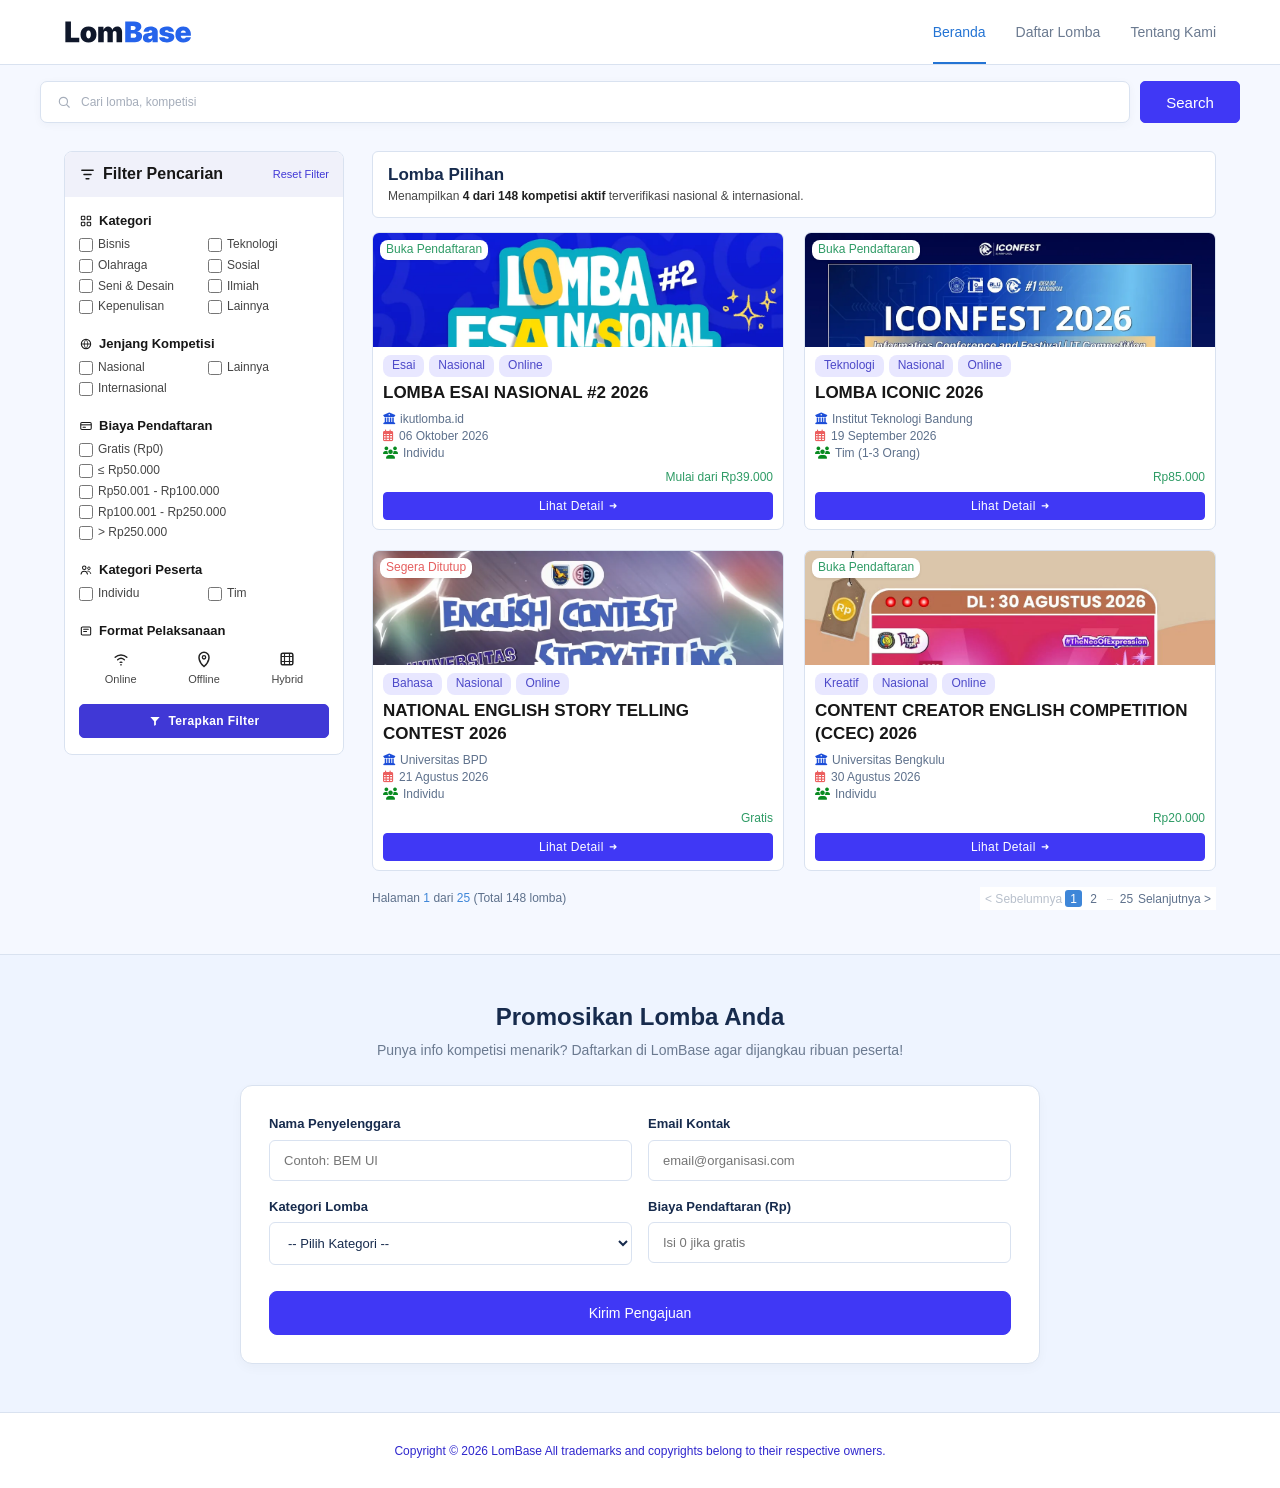
==== commit d22e416f: "feat: tambah form promosi, validasi JS, dan perbaikan UI mobile" ====
--- a/index.html
+++ b/index.html
@@ -6,8 +6,8 @@
     <meta name="viewport" content="width=device-width, initial-scale=1.0">
     <title>LomBase - Temukan dan ikuti berbagai lomba pilihanmu</title>
     <link rel="stylesheet" href="style.css">
-    <link rel="stylesheet" href="https://cdnjs.cloudflare.com/ajax/libs/font-awesome/6.5.2/css/all.min.css"
->
+    <link rel="stylesheet" href="https://cdnjs.cloudflare.com/ajax/libs/font-awesome/6.5.2/css/all.min.css">
+    <script src="script.js" defer></script>
 </head>
 
 <body>
@@ -28,6 +28,10 @@
                 >
             </a>
 
+            <!-- TOMBOL HAMBURGER -->
+            <button class="hamburger-btn" id="hamburger-btn" aria-label="Buka Menu">
+                <i class="fa-solid fa-bars"></i>
+            </button>
 
             <!-- MENU -->
             <ul class="navbar__menu">
@@ -890,6 +894,70 @@
     </main>
 
     <!-- ==============================
+         FORM PROMOSI LOMBA 
+    =============================== -->
+    <section class="footer-form-section" id="form-promosi-section">
+        <div class="footer-form__inner">
+            <div class="footer-form__text">
+                <h2>Promosikan Lomba Anda</h2>
+                <p>Punya info kompetisi menarik? Daftarkan di LomBase agar dijangkau ribuan peserta!</p>
+            </div>
+            
+            <!-- Tempat pesan sukses dari JavaScript -->
+            <div id="pesan-sukses" class="pesan-sukses" style="display: none;">
+                <i class="fa-solid fa-circle-check"></i> Pengajuan berhasil dikirim! Tim kami akan segera meninjaunya.
+            </div>
+
+            <!-- Tambahkan novalidate agar JS mengambil alih validasi -->
+            <form id="form-promosi" class="footer-form" novalidate>
+                <div class="form-row">
+                    <!-- Input 1: Teks -->
+                    <div class="form-group">
+                        <label for="namaOrganisasi">Nama Penyelenggara</label>
+                        <input type="text" id="namaOrganisasi" name="namaOrganisasi" required minlength="3" placeholder="Contoh: BEM UI">
+                        <small id="error-namaOrganisasi" class="pesan-error"></small>
+                    </div>
+
+                    <!-- Input 2: Email -->
+                    <div class="form-group">
+                        <label for="emailKontak">Email Kontak</label>
+                        <input type="email" id="emailKontak" name="emailKontak" required placeholder="email@organisasi.com">
+                        <small id="error-emailKontak" class="pesan-error"></small>
+                    </div>
+                </div>
+
+                <div class="form-row">
+                    <!-- Input 3: Select (Kategori) -->
+                    <div class="form-group">
+                        <label for="kategoriLomba">Kategori Lomba</label>
+                        <select id="kategoriLomba" name="kategoriLomba" required>
+                            <option value="">-- Pilih Kategori --</option>
+                            <option value="Bisnis">Bisnis</option>
+                            <option value="Teknologi">Teknologi</option>
+                            <option value="Olahraga">Olahraga</option>
+                            <option value="Sosial">Sosial</option>
+                            <option value="Seni & Desain">Seni & Desain</option>
+                            <option value="Ilmiah">Ilmiah</option>
+                            <option value="Kepenulisan">Kepenulisan</option>
+                            <option value="Lainnya">Lainnya</option>
+                        </select>
+                        <small id="error-kategoriLomba" class="pesan-error"></small>
+                    </div>
+
+                    <!-- Input 4: Angka (Biaya) -->
+                    <div class="form-group">
+                        <label for="biayaDaftar">Biaya Pendaftaran (Rp)</label>
+                        <input type="text" id="biayaDaftar" name="biayaDaftar" required min="numeric" placeholder="Isi 0 jika gratis">
+                        <small id="error-biayaDaftar" class="pesan-error"></small>
+                    </div>
+                </div>
+
+                <button type="submit" class="btn btn-submit">Kirim Pengajuan</button>
+            </form>
+        </div>
+    </section>
+
+    <!-- ==============================
          FOOTER
     =============================== -->
 
@@ -905,55 +973,6 @@
 
     </footer>
 
-    <script>
-        const filterToggle =
-            document.getElementById("filterToggle");
-
-        const filterBox =
-            document.querySelector(".filter-box");
-
-        const filterArrow =
-            filterToggle.querySelector(".mobile-filter__arrow");
-
-
-        filterToggle.addEventListener("click", function () {
-
-            const isOpen =
-                filterBox.classList.contains(
-                    "filter-box--mobile-active"
-                );
-
-
-            if (isOpen) {
-
-                filterBox.classList.remove(
-                    "filter-box--mobile-active"
-                );
-
-                filterToggle.setAttribute(
-                    "aria-expanded",
-                    "false"
-                );
-
-                filterArrow.textContent = "▼";
-
-            } else {
-
-                filterBox.classList.add(
-                    "filter-box--mobile-active"
-                );
-
-                filterToggle.setAttribute(
-                    "aria-expanded",
-                    "true"
-                );
-
-                filterArrow.textContent = "▲";
-
-            }
-
-        });
-    </script>
 </body>
 
 </html>
--- a/style.css
+++ b/style.css
@@ -1,5 +1,5 @@
 /* =========================================================
-   1. ROOT / VARIABLES
+   ROOT / VARIABLES
 ========================================================= */
 
 :root {
@@ -18,7 +18,7 @@
 
 
 /* =========================================================
-   2. FONTS
+   FONTS
 ========================================================= */
 
 @font-face {
@@ -39,7 +39,7 @@
 
 
 /* =========================================================
-   3. RESET / BASE
+   RESET / BASE
 ========================================================= */
 
 * {
@@ -109,7 +109,7 @@
 
 
 /* =========================================================
-   4. BUTTON
+   BUTTON
 ========================================================= */
 
 .btn {
@@ -156,7 +156,7 @@
 
 
 /* =========================================================
-   5. HEADER / NAVBAR
+   HEADER / NAVBAR
 ========================================================= */
 
 .header {
@@ -322,9 +322,18 @@
     margin-left: auto;
 }
 
-
-/* =========================================================
-   6. INDEX - MAIN
+/* Styling Tombol Hamburger - Sembunyikan di Desktop */
+.hamburger-btn {
+    display: none;
+    background: transparent;
+    border: none;
+    font-size: 24px;
+    color: var(--text);
+    cursor: pointer;
+}
+
+/* =========================================================
+   INDEX - MAIN
 ========================================================= */
 
 .main-page {
@@ -332,7 +341,7 @@
 }
 
 /* =========================================================
-   7. INDEX - SEARCH BAR
+   INDEX - SEARCH BAR
 ========================================================= */
 
 .search-bar {
@@ -498,7 +507,7 @@
 }
 
 /* =========================================================
-   8. INDEX - CATALOG
+   INDEX - CATALOG
 ========================================================= */
 
 .catalog { 
@@ -526,7 +535,7 @@
 
 
 /* =========================================================
-   9. INDEX - FILTER BOX
+   INDEX - FILTER BOX
 ========================================================= */
 
 .filter-box {
@@ -796,13 +805,12 @@
 
 
 /* =========================================================
-   10. INDEX - LOMBA CATALOG
+   INDEX - LOMBA CATALOG
 ========================================================= */
 
 .lomba-catalog {
     min-width: 0;
 }
-
 
 /* CATALOG INTRO */
 
@@ -1184,7 +1192,7 @@
 
 
 /* =========================================================
-   12. MOBILE FILTER
+   MOBILE FILTER
 ========================================================= */
 
 .mobile-filter__button {
@@ -1244,7 +1252,7 @@
 
 
 /* =========================================================
-   13. MOBILE SEARCH
+   MOBILE SEARCH
 ========================================================= */
 
 .mobile-search-bar {
@@ -1304,7 +1312,7 @@
 
 
 /* =========================================================
-   14. DETAIL PAGE
+   DETAIL PAGE
 ========================================================= */
 
 .detail-page {
@@ -1317,7 +1325,7 @@
 
 
 /* =========================================================
-   15. DETAIL - BREADCRUMB
+   DETAIL - BREADCRUMB
 ========================================================= */
 
 .breadcrumb {
@@ -1350,7 +1358,7 @@
 
 
 /* =========================================================
-   16. DETAIL - HERO / POSTER
+   DETAIL - HERO / POSTER
 ========================================================= */
 
 .detail-hero {
@@ -1380,7 +1388,7 @@
 
 
 /* =========================================================
-   17. DETAIL - LAYOUT
+   DETAIL - LAYOUT
 ========================================================= */
 
 .detail-layout {
@@ -1395,7 +1403,7 @@
 
 
 /* =========================================================
-   19. DETAIL - CONTENT
+   DETAIL - CONTENT
 ========================================================= */
 
 .detail-content {
@@ -1510,7 +1518,7 @@
 
 
 /* =========================================================
-   22. DETAIL - TAB CONTENT
+   DETAIL - TAB CONTENT
 ========================================================= */
 
 .tab-content {
@@ -1523,7 +1531,7 @@
 
 
 /* =========================================================
-   23. DETAIL - SECTION
+   DETAIL - SECTION
 ========================================================= */
 
 .detail-section {
@@ -1575,7 +1583,7 @@
 
 
 /* =========================================================
-   24. DETAIL - HIGHLIGHT BOX
+   DETAIL - HIGHLIGHT BOX
 ========================================================= */
 
 .highlight-box {
@@ -1611,7 +1619,7 @@
 
 
 /* =========================================================
-   25. DETAIL - LIST
+   DETAIL - LIST
 ========================================================= */
 
 .detail-list {
@@ -1634,7 +1642,7 @@
 
 
 /* =========================================================
-   26. DETAIL - REQUIREMENT LIST
+   DETAIL - REQUIREMENT LIST
 ========================================================= */
 
 .requirement-list {
@@ -1683,7 +1691,7 @@
 
 
 /* =========================================================
-   27. DETAIL - MECHANISM
+   DETAIL - MECHANISM
 ========================================================= */
 
 .mechanism-list {
@@ -1786,7 +1794,7 @@
 
 
 /* =========================================================
-   28. DETAIL - TIMELINE
+   DETAIL - TIMELINE
 ========================================================= */
 
 .detail-section:has(.timeline) {
@@ -1888,7 +1896,7 @@
 
 
 /* =========================================================
-   29. DETAIL - SIDEBAR
+   DETAIL - SIDEBAR
 ========================================================= */
 
 .detail-sidebar {
@@ -2217,7 +2225,133 @@
 }
 
 /* =========================================================
-   32. FOOTER
+   FORM PROMOSI LOMBA (PRE-FOOTER) - Progress 3
+========================================================= */
+.footer-form-section {
+    background-color: var(--blue-light);
+    padding: 48px 24px;
+    border-top: 1px solid var(--border);
+}
+
+.footer-form__inner {
+    max-width: 800px;
+    margin: 0 auto;
+}
+
+.footer-form__text {
+    text-align: center;
+    margin-bottom: 24px;
+}
+
+.footer-form__text h2 {
+    font-size: 24px;
+    margin-bottom: 8px;
+    color: var(--text);
+}
+
+.footer-form__text p {
+    font-size: 14px;
+    color: var(--muted);
+}
+
+.footer-form {
+    display: flex;
+    flex-direction: column;
+    gap: 16px;
+    background-color: var(--surface);
+    padding: 28px;
+    border-radius: 12px;
+    border: 1px solid var(--border);
+    box-shadow: 0 4px 12px rgba(0,0,0,0.03);
+}
+
+.form-row {
+    display: grid;
+    grid-template-columns: 1fr 1fr;
+    gap: 16px;
+}
+
+.form-group {
+    display: flex;
+    flex-direction: column;
+    gap: 6px;
+}
+
+.form-group label {
+    font-size: 13px;
+    font-weight: 600;
+    color: var(--text);
+}
+
+.form-group input,
+.form-group select {
+    width: 100%;
+    padding: 12px 14px;
+    border: 1px solid var(--border);
+    border-radius: 6px;
+    font-size: 13px;
+    font-family: inherit;
+    color: var(--text);
+    background-color: var(--surface);
+    transition: border-color 0.2s ease, box-shadow 0.2s ease;
+}
+
+.form-group input:focus,
+.form-group select:focus {
+    outline: none;
+    border-color: var(--accent);
+    box-shadow: 0 0 0 3px var(--blue-soft);
+}
+
+/* Validasi Visual Bawaan HTML5 */
+.form-group input:not(:placeholder-shown):valid,
+.form-group select:valid {
+    border-color: #2E9B65; 
+}
+.form-group input:not(:placeholder-shown):invalid {
+    border-color: #E55F5F; 
+}
+
+/* Pesan error & Sukses JS */
+.pesan-error {
+    color: #E55F5F;
+    font-size: 11px;
+    font-weight: 500;
+    display: none; 
+}
+
+.input-error {
+    border-color: #E55F5F !important;
+    box-shadow: 0 0 0 3px #FDECEC !important;
+}
+
+.pesan-sukses {
+    background-color: #E6F4EA;
+    color: #1E8E3E;
+    padding: 14px;
+    border-radius: 8px;
+    font-size: 13px;
+    margin-bottom: 20px;
+    border: 1px solid #CEEAD6;
+    text-align: center;
+}
+
+.btn-submit {
+    margin-top: 10px;
+    width: 100%;
+    height: 44px;
+    font-size: 14px;
+    background-color: #4038F5; 
+    border-color: #4038F5;
+}
+
+.btn-submit:hover {
+    background-color: #3028D5; 
+    border-color: #3028D5;
+}
+
+/* =========================================================
+   FOOTER
 ========================================================= */
 
 .footer { 
@@ -2250,7 +2384,7 @@
 }
 
 /* =========================================================
-   33. TABLET
+   TABLET
 ========================================================= */
 
 @media (max-width: 900px) {
@@ -2285,13 +2419,12 @@
 
 
 /* =========================================================
-   34. MOBILE
+   MOBILE
 ========================================================= */
 
 @media (max-width: 767px) {
 
     /* NAVBAR */
-
     .navbar {
         min-height: auto;
         padding: 10px 16px 0;
@@ -2302,7 +2435,6 @@
 
     .navbar__logo {
         order: 1;
-
         width: auto;
         justify-content: flex-start;
     }
@@ -2356,51 +2488,87 @@
     .navbar__menu,
     .navbar--detail .navbar__menu {
         width: 100%;
-
         margin: 8px 0 0;
-
-        display: flex;
         justify-content: center;
-
         gap: 28px;
     }
 
     .navbar__link {
         height: 38px;
-
         font-size: 10px;
     }
 
     .navbar--index {
+        flex-direction: row; 
+        align-items: center;
+        justify-content: space-between; 
+        width: 100%;
+    }
+
+    .navbar--index .navbar__logo {
+        order: 1;
+        margin: 0;
+    }
+
+    .navbar--index .hamburger-btn {
+        order: 2;
+        margin-left: auto; 
+    }
+
+    .navbar--index .navbar__menu {
+        order: 3;
+        width: 100%;
+    }
+
+    .hamburger-btn {
+        display: block;
+        order: 3; 
+        margin-left: 0;
+    }
+
+    .navbar__search {
+        order: 2; 
+        width: 140px; 
+        margin-left: auto; 
+        margin-right: 15px; 
+    }
+
+    /* Sembunyikan menu secara default pada mobile */
+    .navbar__menu {
+        display: none; 
+        order: 4;
+        width: 100%;
         flex-direction: column;
         align-items: center;
-    }
-
-    /* Logo di tengah atas */
-    .navbar--index .navbar__logo {
-        order: 1;
-
-        width: auto;
-        margin: 0;
-    }
-
-    /* Search di bawah logo */
-    .navbar--index .navbar__search {
-        order: 2;
-
-        width: 120px;
-        margin: 8px 0 0;
-    }
-
-    /* Menu paling bawah */
+        gap: 15px;
+        padding: 15px 0;
+        background-color: var(--surface);
+    }
+
+    /* Tampilkan menu saat tombol hamburger diklik (class ditambahkan oleh JS) */
+    .navbar__menu--active {
+        display: flex;
+    }
+
+    /* Sembunyikan menu secara default pada mobile untuk semua halaman */
+    .navbar__menu,
+    .navbar--detail .navbar__menu,
     .navbar--index .navbar__menu {
-        order: 3;
-
+        display: none; 
+        order: 4;
         width: 100%;
-        margin: 8px 0 0;
-
-        justify-content: center;
-        gap: 28px;
+        flex-direction: column;
+        align-items: center;
+        gap: 10px;
+        padding: 10px 0;
+        background-color: var(--surface);
+    }
+
+    /* Tampilkan menu HANYA saat tombol hamburger diklik (class aktif) */
+    .navbar__menu.navbar__menu--active,
+    .navbar--detail .navbar__menu.navbar__menu--active,
+    .navbar--index .navbar__menu.navbar__menu--active {
+        display: flex;
     }
 
     /* HERO */
@@ -2675,6 +2843,26 @@
         font-size: 10px;
     }
 
+    .lomba-pagination {
+        flex-direction: column;
+        align-items: center;
+        gap: 14px;
+        text-align: center;
+    }
+
+    .lomba-pagination__info {
+        font-size: 11px;
+    }
+
+    .lomba-pagination__pages {
+        justify-content: center;
+        flex-wrap: wrap; /* Memastikan butang turun ke bawah jika tidak muat */
+        gap: 6px;
+    }
+
+    .form-row {
+        grid-template-columns: 1fr; /* Jadi 1 kolom memanjang di mobile */
+    }
 
     /* FOOTER */
 
@@ -2925,7 +3113,7 @@
 
 
 /* =========================================================
-   35. MOBILE 390PX
+   MOBILE 390PX
 ========================================================= */
 
 @media (max-width: 390px) {
@@ -3117,7 +3305,7 @@
 
 
 /* =========================================================
-   36. FOCUS
+   FOCUS
 ========================================================= */
 
 button:focus-visible,
@@ -3130,7 +3318,7 @@
 
 
 /* =========================================================
-   37. REDUCED MOTION
+   REDUCED MOTION
 ========================================================= */
 
 @media (prefers-reduced-motion: reduce) {
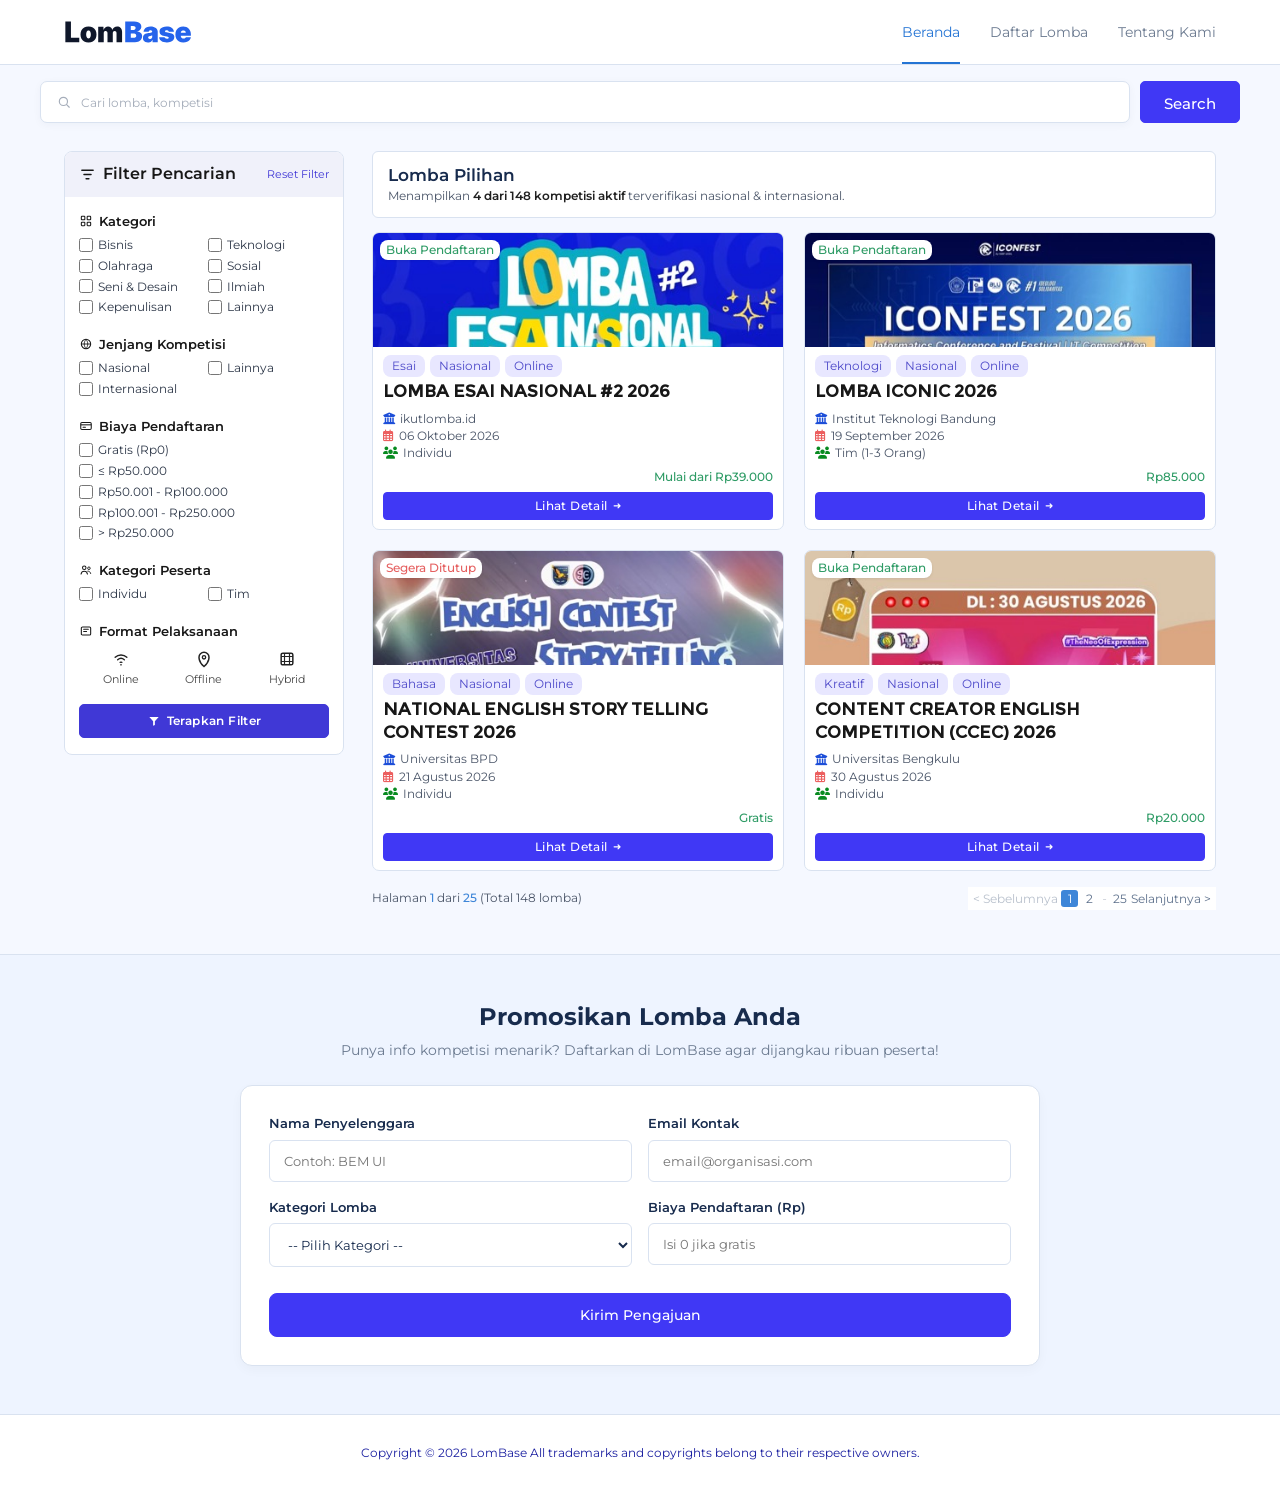
==== commit 60d7278f: "feat: optimize lighthouse score n fix font" ====
--- a/index.html
+++ b/index.html
@@ -5,8 +5,23 @@
     <meta charset="UTF-8">
     <meta name="viewport" content="width=device-width, initial-scale=1.0">
     <title>LomBase - Temukan dan ikuti berbagai lomba pilihanmu</title>
+    <meta name="description" content="LomBase adalah platform terpercaya untuk menemukan dan mengikuti lomba, kompetisi, serta ajang nasional dan internasional terbaik di Indonesia.">
+
+    <!-- Preconnect to CDN -->
+    <link rel="preconnect" href="https://cdnjs.cloudflare.com" crossorigin>
+
+    <!-- Preload LCP image (card pertama yang terlihat) -->
+    <link rel="preload" as="image" href="assets/LOMBA ESAI.jpg" fetchpriority="high">
+
+    <!-- Preload custom font -->
+    <link rel="preload" as="font" href="assets/font/Montserrat-VariableFont_wght.ttf" type="font/truetype" crossorigin>
+
     <link rel="stylesheet" href="style.css">
-    <link rel="stylesheet" href="https://cdnjs.cloudflare.com/ajax/libs/font-awesome/6.5.2/css/all.min.css">
+
+    <!-- Font Awesome loaded non-render-blocking -->
+    <link rel="preload" as="style" href="https://cdnjs.cloudflare.com/ajax/libs/font-awesome/6.5.2/css/all.min.css" onload="this.onload=null;this.rel='stylesheet'">
+    <noscript><link rel="stylesheet" href="https://cdnjs.cloudflare.com/ajax/libs/font-awesome/6.5.2/css/all.min.css"></noscript>
+
     <script src="script.js" defer></script>
 </head>
 
@@ -25,6 +40,8 @@
                 <img
                     src="assets/Logo-LomBase.svg"
                     alt="Logo LomBase"
+                    width="120"
+                    height="34"
                 >
             </a>
 
@@ -542,8 +559,12 @@
                             <div class="lomba-card__image">
 
                                 <img
-                                    src="assets/LOMBA ESAI.webp"
-                                    alt="Poster NATIONAL ENGLISH STORY TELLING CONTEST 2026"
+                                    src="assets/LOMBA ESAI.jpg"
+                                    alt="Poster LOMBA ESAI NASIONAL #2 2026"
+                                    width="480"
+                                    height="600"
+                                    fetchpriority="high"
+                                    loading="eager"
                                 >
 
                                 <span class="lomba-card__status lomba-card__status--open">
@@ -612,8 +633,12 @@
                             <div class="lomba-card__image">
 
                                 <img
-                                    src="assets/LOMBA ICONFEST.webp"
-                                    alt="Poster ICONFEST"
+                                    src="assets/LOMBA ICONFEST.jpg"
+                                    alt="Poster LOMBA ICONIC 2026"
+                                    width="480"
+                                    height="640"
+                                    loading="lazy"
+                                    decoding="async"
                                 >
 
                                 <span class="lomba-card__status lomba-card__status--open">
@@ -686,8 +711,12 @@
                             <div class="lomba-card__image">
 
                                 <img
-                                    src="assets/NATIONAL ENGLISH STORY TELLING CONTEST 2026.webp"
+                                    src="assets/NATIONAL ENGLISH STORY TELLING CONTEST 2026.jpg"
                                     alt="Poster NATIONAL ENGLISH STORY TELLING CONTEST 2026"
+                                    width="480"
+                                    height="600"
+                                    loading="lazy"
+                                    decoding="async"
                                 >
 
                                 <span class="lomba-card__status lomba-card__status--closed">
@@ -761,8 +790,12 @@
                             <div class="lomba-card__image">
 
                                 <img
-                                    src="assets/CONTENT CREATOR ENGLISH COMPETITION (CCEC) 2026.heic"
-                                    alt="Poster CCEC  2026"
+                                    src="assets/CONTENT CREATOR ENGLISH COMPETITION (CCEC) 2026.jpg"
+                                    alt="Poster CONTENT CREATOR ENGLISH COMPETITION (CCEC) 2026"
+                                    width="480"
+                                    height="600"
+                                    loading="lazy"
+                                    decoding="async"
                                 >
 
                                 <span class="lomba-card__status lomba-card__status--open">
--- a/style.css
+++ b/style.css
@@ -23,7 +23,7 @@
 
 @font-face {
     font-family: "Montserrat";
-    src: url("assets/fonts/Montserrat-VariableFont_wght.ttf") format("truetype");
+    src: url("assets/font/Montserrat-VariableFont_wght.ttf") format("truetype");
     font-weight: 100 900;
     font-style: normal;
     font-display: swap;
@@ -31,7 +31,7 @@
 
 @font-face {
     font-family: "Myanmar Khyay";
-    src: url("assets/fonts/MyanmarKhyay.ttf") format("truetype");
+    src: url("assets/font/MyanmarKhyay.ttf") format("truetype");
     font-weight: 400;
     font-style: normal;
     font-display: swap;
@@ -330,6 +330,10 @@
     font-size: 24px;
     color: var(--text);
     cursor: pointer;
+    min-width: 44px;
+    min-height: 44px;
+    align-items: center;
+    justify-content: center;
 }
 
 /* =========================================================
@@ -3332,4 +3336,136 @@
     *::after {
         transition: none !important;
     }
+}
+
+
+/* =========================================================
+   TOUCH TARGET SIZES (Accessibility - min 48x48px)
+   Fixes Lighthouse: "Touch targets do not have sufficient size"
+========================================================= */
+
+/* Hamburger button shown on mobile - ensure touch target */
+@media (max-width: 767px) {
+    .hamburger-btn {
+        display: flex;
+    }
+}
+
+/* Navbar links min tap target height */
+@media (max-width: 767px) {
+    .navbar__link {
+        min-height: 48px;
+        display: flex;
+        align-items: center;
+        padding: 0 8px;
+    }
+
+    /* Card button touch target */
+    .lomba-card__button {
+        height: 44px;
+        font-size: 13px;
+    }
+
+    /* Filter checkbox label tap area */
+    .filter-checkbox {
+        min-height: 40px;
+        display: flex;
+        align-items: center;
+    }
+
+    /* Format option tap area */
+    .format-option {
+        min-height: 44px;
+        justify-content: center;
+    }
+
+    /* Pagination buttons */
+    .lomba-pagination__prev,
+    .lomba-pagination__next {
+        min-height: 44px;
+        padding: 0 12px;
+    }
+
+    .lomba-pagination__page {
+        width: 36px;
+        height: 36px;
+    }
+
+    /* Info card button */
+    .info-card__button {
+        height: 48px;
+        font-size: 14px;
+    }
+
+    /* Mobile filter button */
+    .mobile-filter__button {
+        min-height: 48px;
+    }
+
+    /* Tab buttons */
+    .detail-tabs__link {
+        min-height: 44px;
+        display: flex;
+        align-items: flex-end;
+    }
+}
+
+
+/* =========================================================
+   CONTRAST IMPROVEMENTS (Accessibility)
+   Fixes Lighthouse: "Background and foreground colors do not
+   have a sufficient contrast ratio"
+========================================================= */
+
+/* muted text contrast improvement: #6B7A90 on white = ~3.5:1 
+   Darken to pass AA (4.5:1) */
+.lomba-card__details p,
+.lomba-catalog__intro p,
+.breadcrumb,
+.breadcrumb a,
+.detail-header__organizer,
+.detail-header__description,
+.detail-section > p,
+.requirement-list p,
+.mechanism-item__content > p,
+.organizer-card__description,
+.highlight-box p,
+.detail-list {
+    color: #4A5568;
+}
+
+/* Footer copyright text contrast */
+.footer__bottom p {
+    color: #1a1fa0;
+}
+
+/* Muted tag text */
+.muted {
+    color: #4A5568;
+}
+
+/* Filter checkbox text */
+.filter-checkbox {
+    color: #2D3748;
+}
+
+/* Pagination info text */
+.lomba-pagination__info {
+    color: #4A5568;
+}
+
+
+/* =========================================================
+   PERFORMANCE - CONTAIN / WILL-CHANGE
+========================================================= */
+
+/* Prevent repaints during card hover */
+.lomba-card {
+    will-change: transform;
+    contain: layout style;
+}
+
+/* Prevent layout recalculation for fixed header */
+.header {
+    contain: layout style;
 }
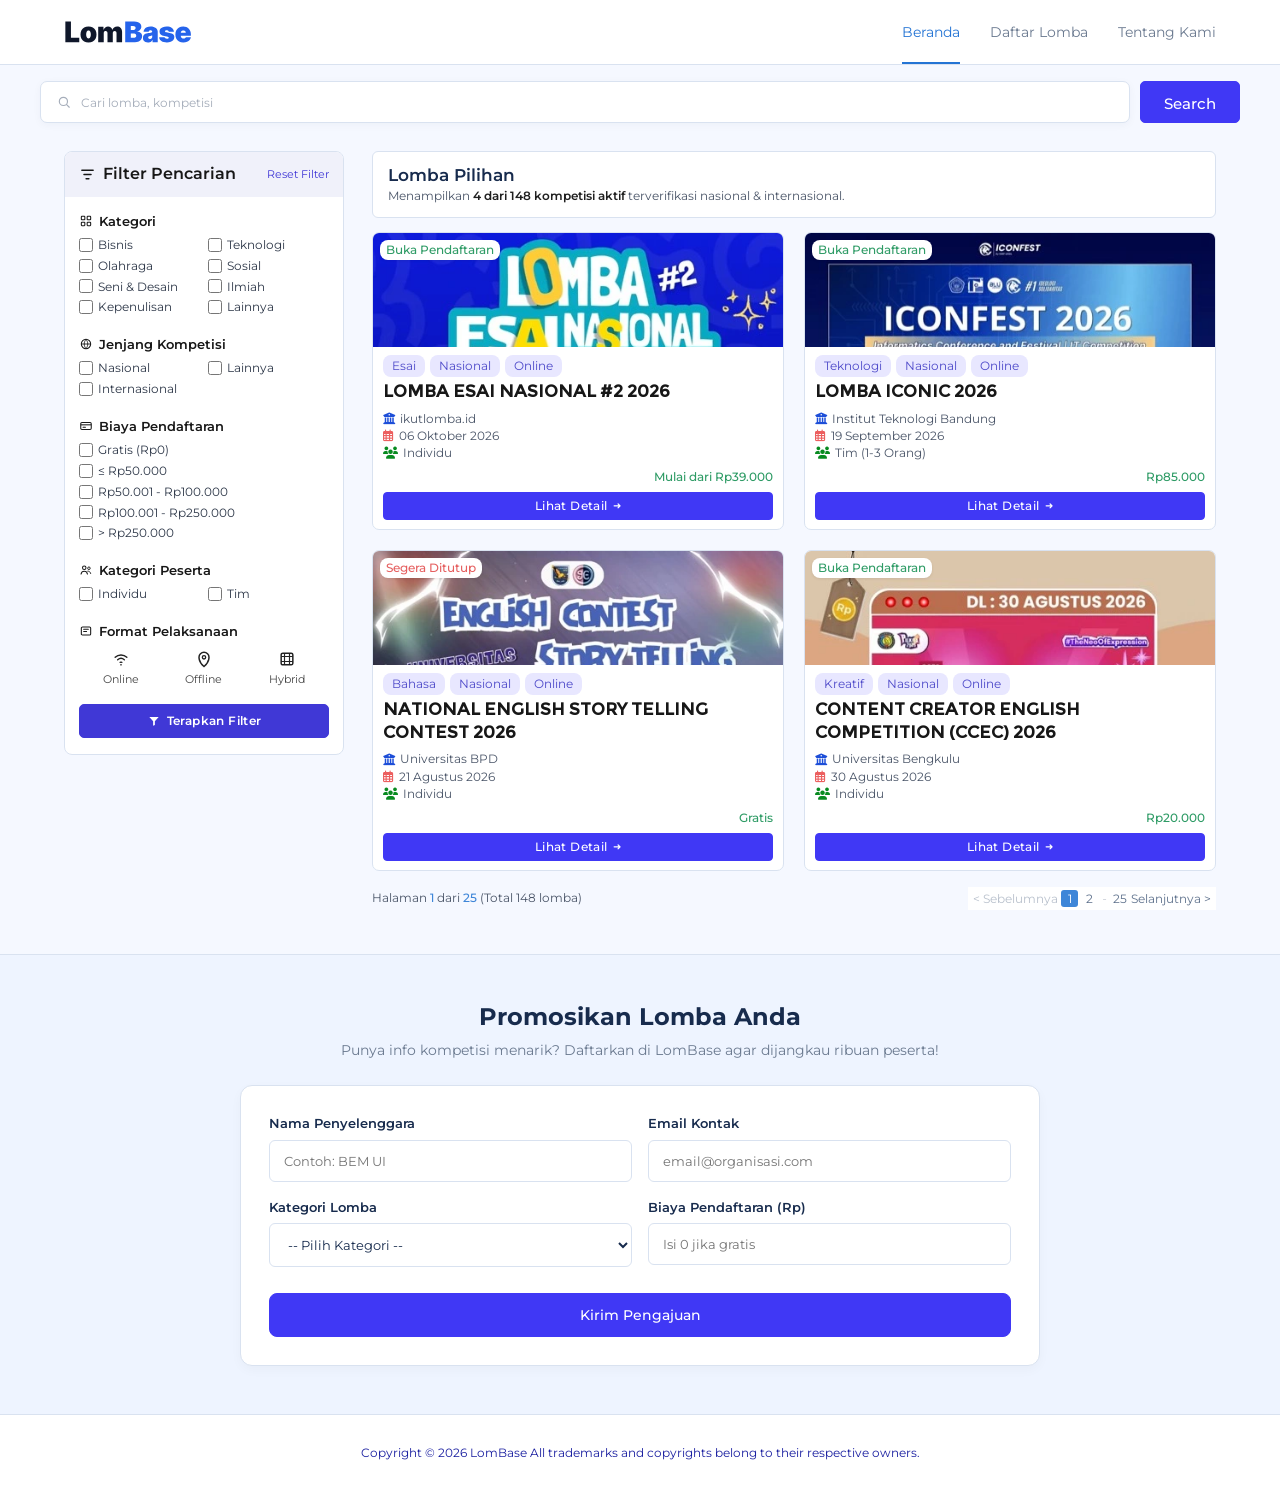
==== commit 77e2d4c1: "feat: optimize pt.2" ====
--- a/index.html
+++ b/index.html
@@ -11,7 +11,7 @@
     <link rel="preconnect" href="https://cdnjs.cloudflare.com" crossorigin>
 
     <!-- Preload LCP image (card pertama yang terlihat) -->
-    <link rel="preload" as="image" href="assets/LOMBA ESAI.jpg" fetchpriority="high">
+    <link rel="preload" as="image" href="assets/LOMBA-ESAI.webp" fetchpriority="high">
 
     <!-- Preload custom font -->
     <link rel="preload" as="font" href="assets/font/Montserrat-VariableFont_wght.ttf" type="font/truetype" crossorigin>
@@ -559,7 +559,7 @@
                             <div class="lomba-card__image">
 
                                 <img
-                                    src="assets/LOMBA ESAI.jpg"
+                                    src="assets/LOMBA-ESAI.webp"
                                     alt="Poster LOMBA ESAI NASIONAL #2 2026"
                                     width="480"
                                     height="600"
@@ -633,7 +633,7 @@
                             <div class="lomba-card__image">
 
                                 <img
-                                    src="assets/LOMBA ICONFEST.jpg"
+                                    src="assets/LOMBA-ICONFEST.webp"
                                     alt="Poster LOMBA ICONIC 2026"
                                     width="480"
                                     height="640"
@@ -711,7 +711,7 @@
                             <div class="lomba-card__image">
 
                                 <img
-                                    src="assets/NATIONAL ENGLISH STORY TELLING CONTEST 2026.jpg"
+                                    src="assets/NATIONAL-ENGLISH-STORY-TELLING-CONTEST-2026.webp"
                                     alt="Poster NATIONAL ENGLISH STORY TELLING CONTEST 2026"
                                     width="480"
                                     height="600"
@@ -790,7 +790,7 @@
                             <div class="lomba-card__image">
 
                                 <img
-                                    src="assets/CONTENT CREATOR ENGLISH COMPETITION (CCEC) 2026.jpg"
+                                    src="assets/CONTENT-CREATOR-ENGLISH-COMPETITION-(CCEC)-2026.webp"
                                     alt="Poster CONTENT CREATOR ENGLISH COMPETITION (CCEC) 2026"
                                     width="480"
                                     height="600"
